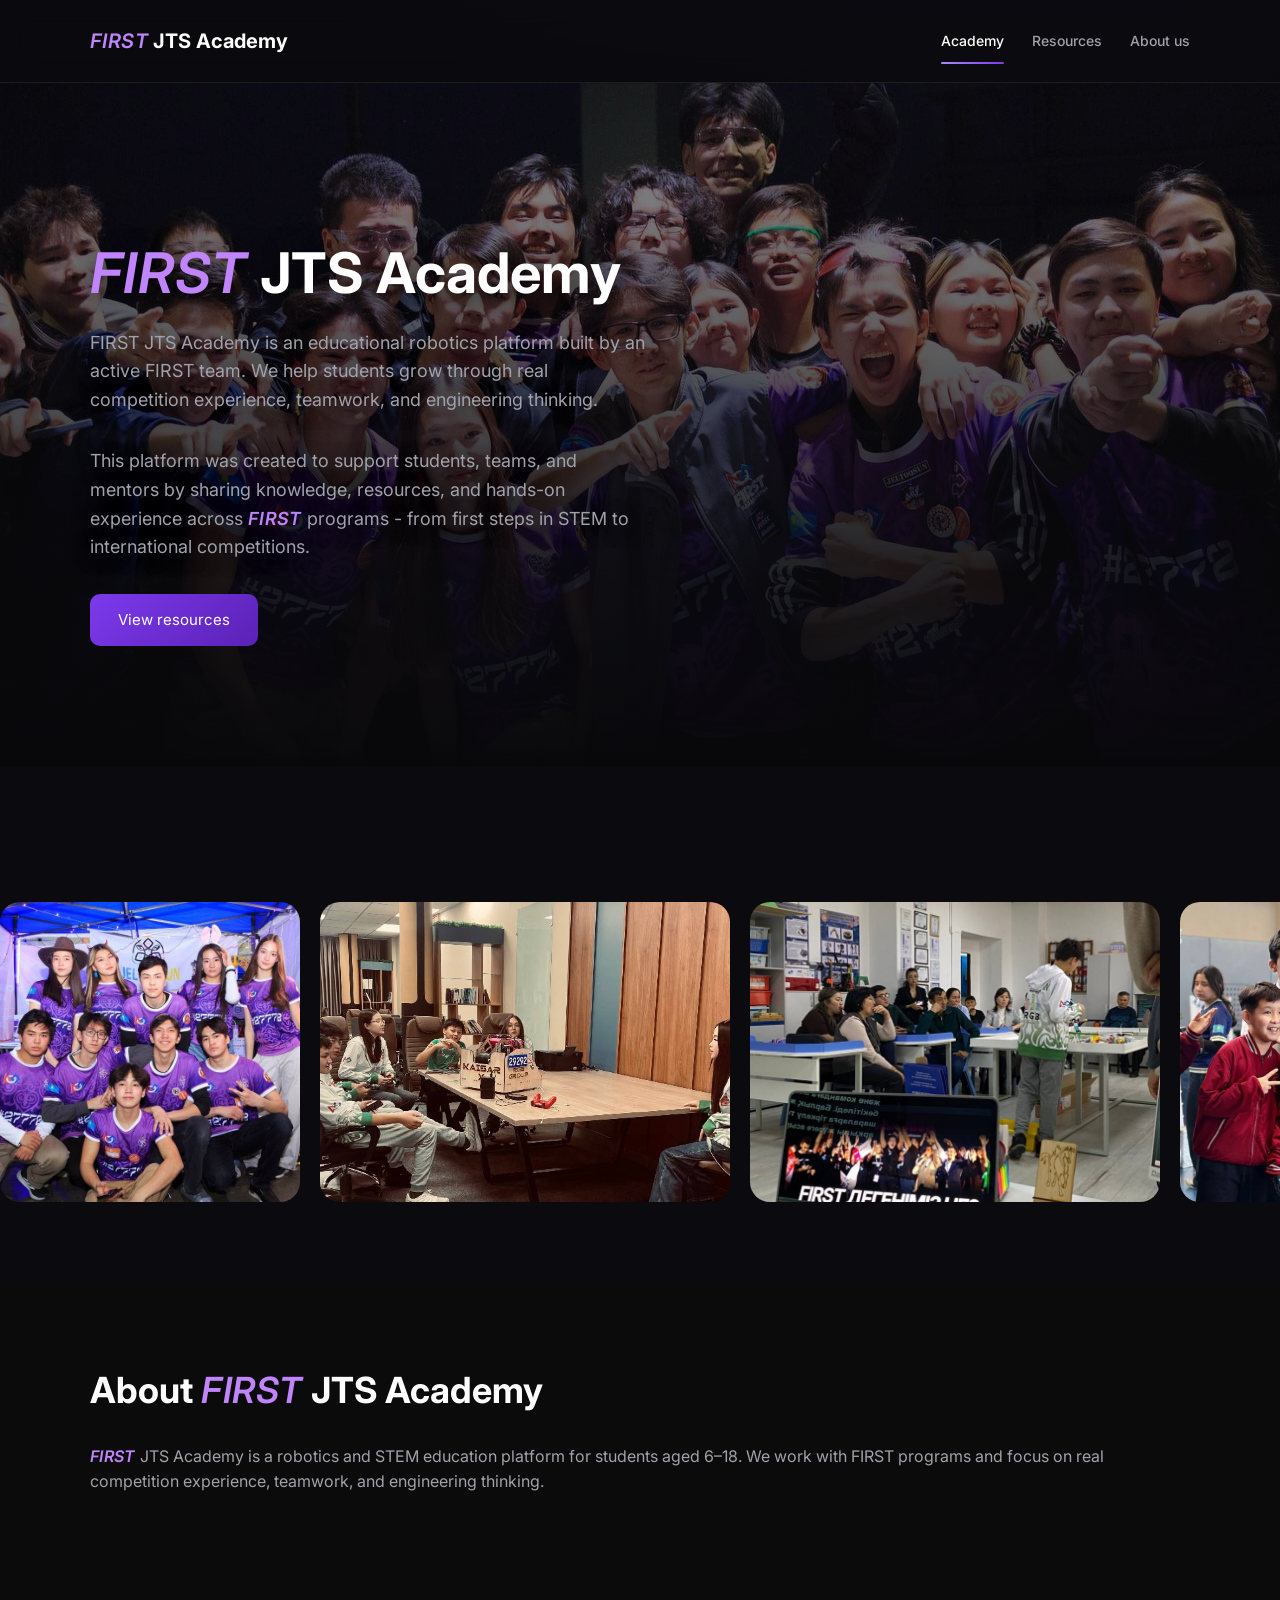
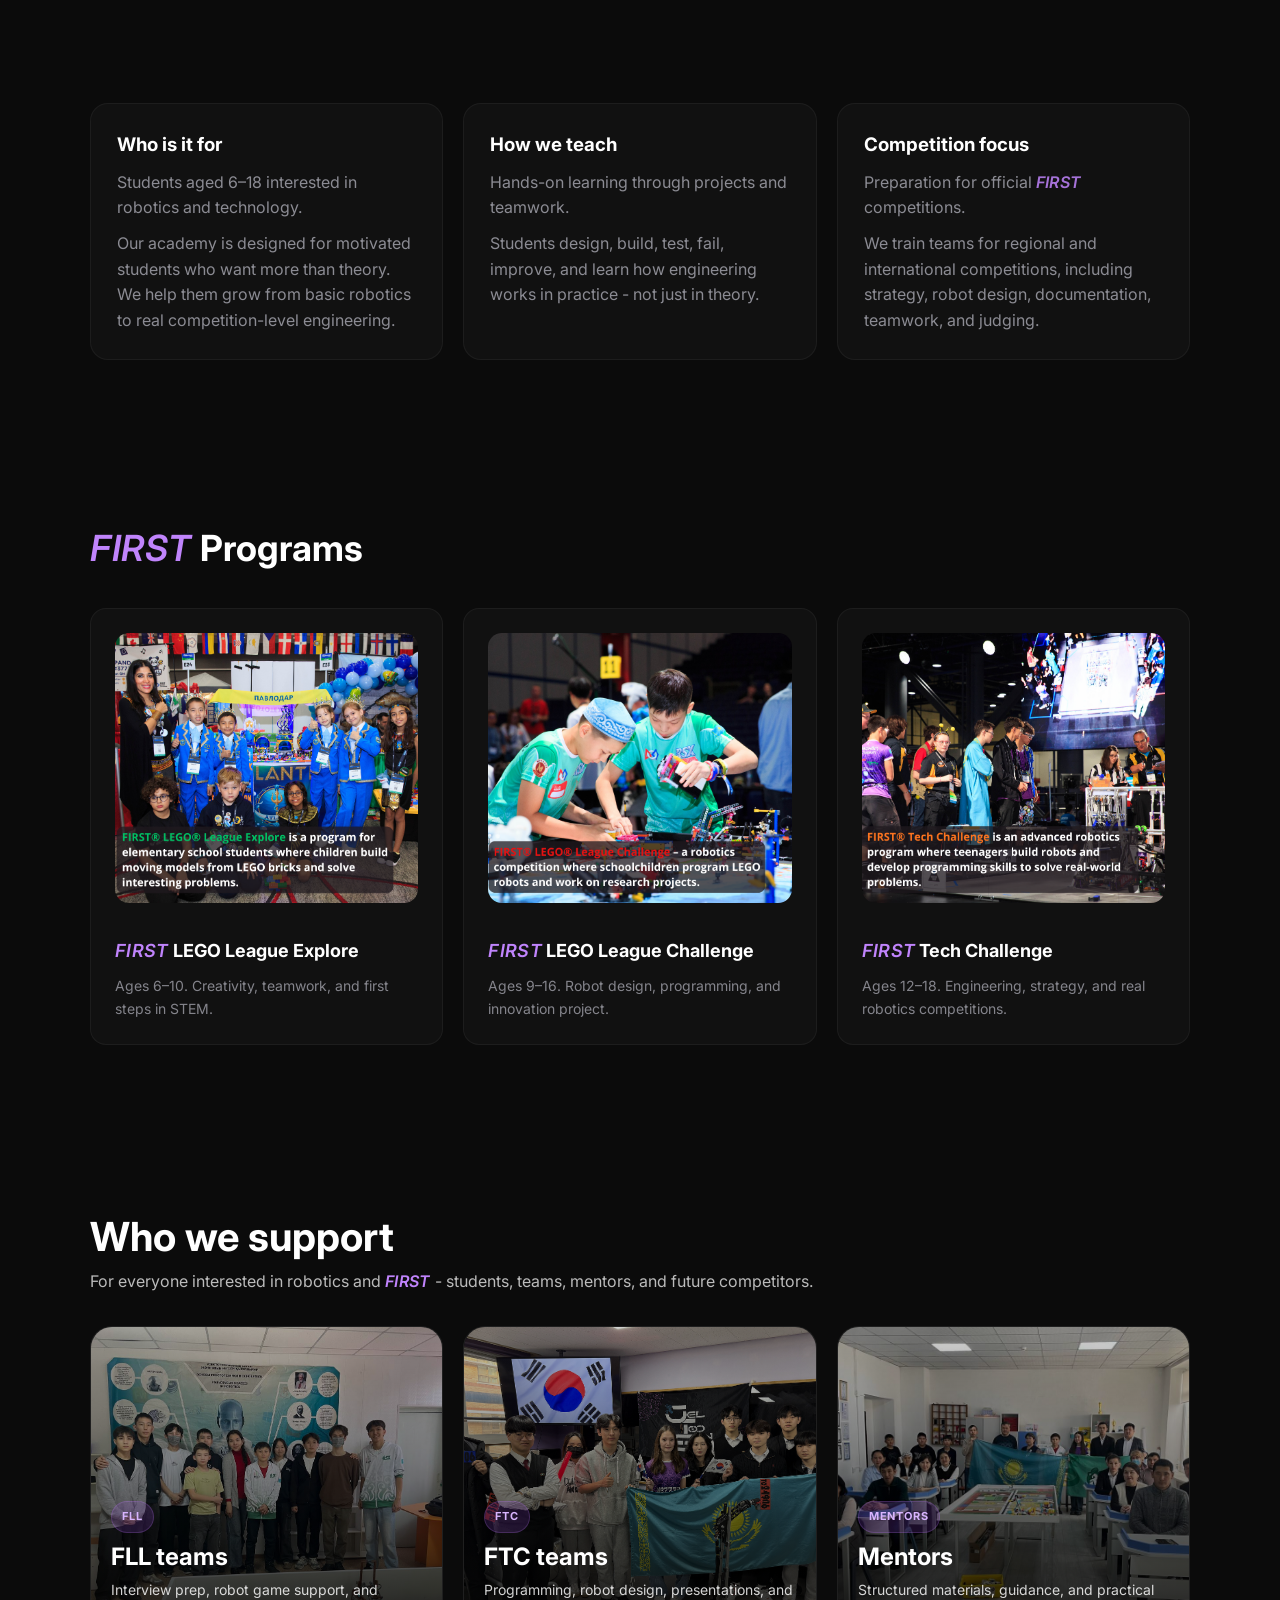
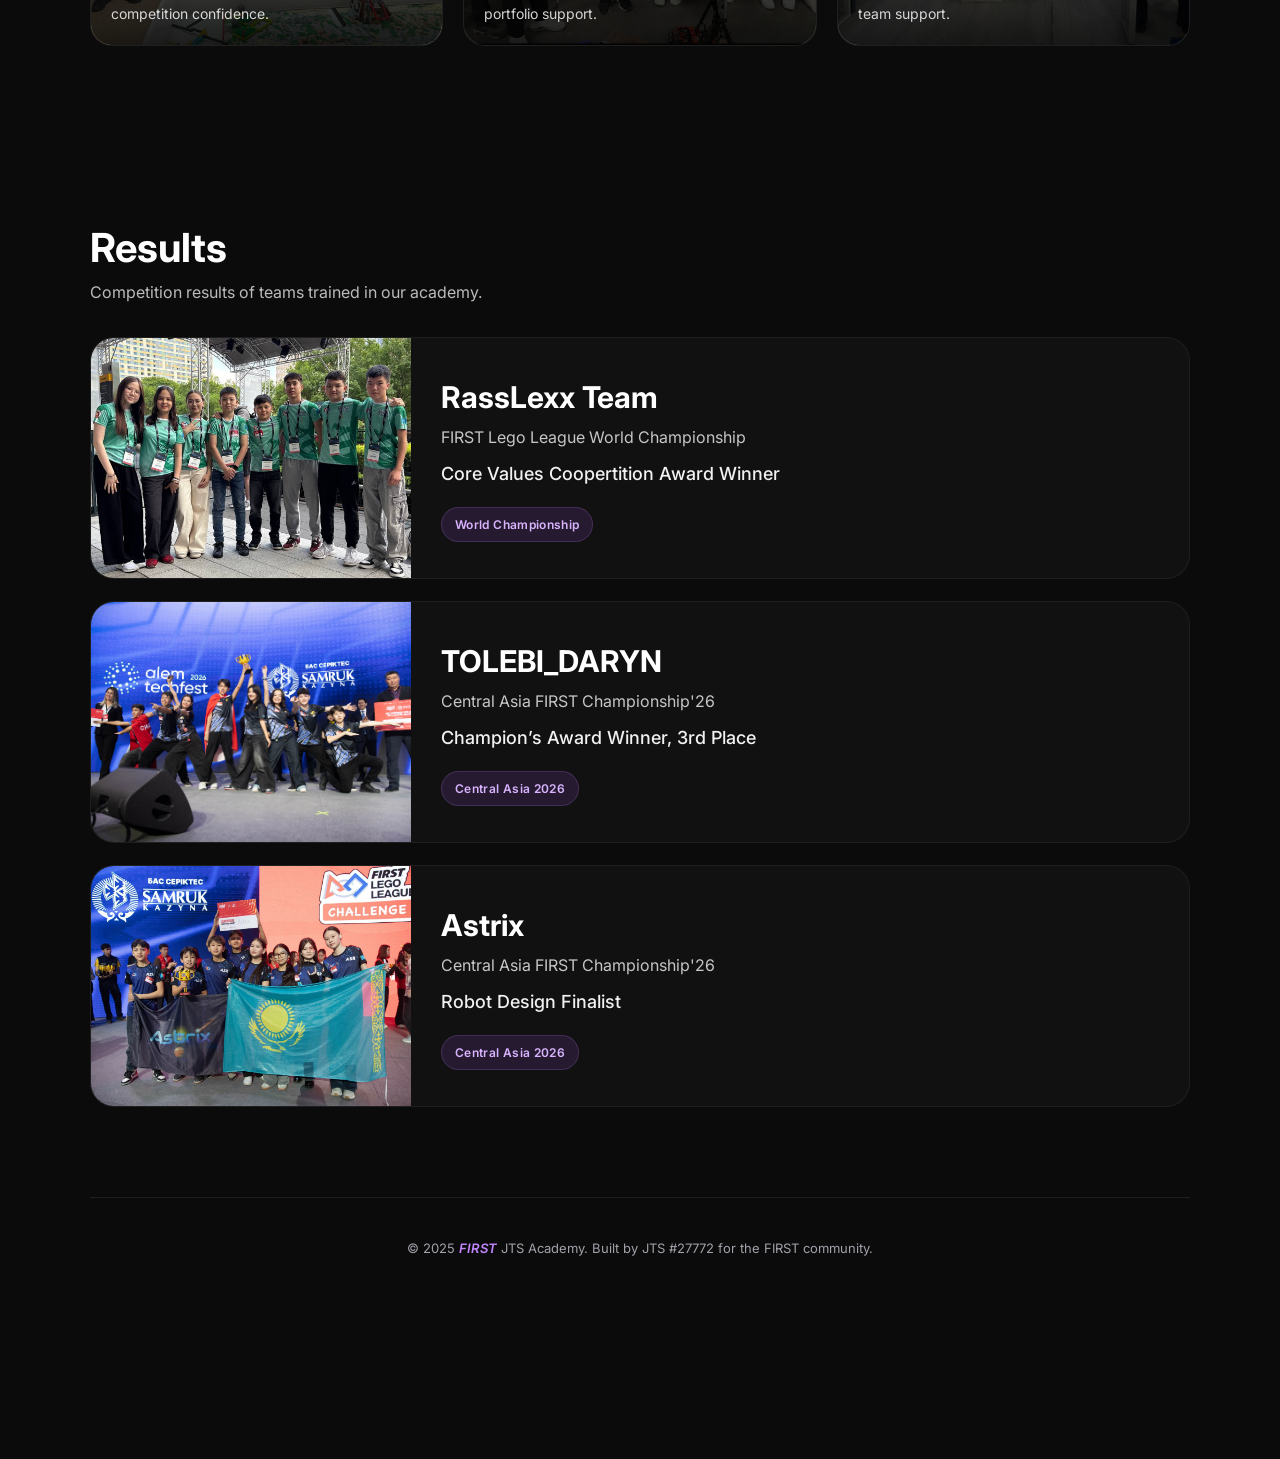
==== index.html @ ea75e626 "first clean commit" ====
<!DOCTYPE html>
<html lang="en">
<head>
  <meta charset="UTF-8" />
  <title>FIRST JTS 27772</title>
  <meta name="viewport" content="width=device-width, initial-scale=1.0" />

  <!-- Fonts -->
  <link href="https://fonts.googleapis.com/css2?family=Inter:wght@400;600;700&display=swap" rel="stylesheet">

  <!-- Styles -->
  <link rel="stylesheet" href="style.css" />
</head>

<body>

<!-- NAVIGATION -->
<nav>
  <div class="nav-inner">
    <div class="logo"><span class="first-word">FIRST</span> JTS Academy</div>

    <div class="nav-links">
      <a href="index.html" class="active">Academy</a>
      <a href="resources.html">Resources</a>
      <a href="aboutus.html">About us</a>
    </div>
  </div>
</nav>

<!-- HERO -->
<header class="hero hero-bg">
  <div class="hero-overlay"></div>

  <div class="container hero-content">
    <h1> <span class="first-word">FIRST</span> JTS Academy</h1>

    <p class="hero-lead">
      FIRST JTS Academy is an educational robotics platform built by an active <span>FIRST</span> team.
      We help students grow through real competition experience, teamwork, and engineering thinking.
    </p>

    <p class="hero-sub">
      This platform was created to support students, teams, and mentors by sharing knowledge,
      resources, and hands-on experience across <span class="first-word">FIRST</span> programs - from first steps in STEM
      to international competitions.
    </p>

    <div class="hero-buttons">
      <a href="resources.html" class="btn primary">View resources</a>
    </div>
  </div>
</header>


  <!-- HERO CAROUSEL -->
<section class="hero-carousel">
  <div class="carousel-track">

    <img src="images/hero1.jpg" class="square" alt="">
    <img src="images/hero2.jpg" class="rect" alt="">
    <img src="images/hero3.jpg" class="rect" alt="">
    <img src="images/hero4.jpg" class="square" alt="">
    <img src="images/hero5.jpg" class="rect" alt="">
    <img src="images/hero6.jpg" class="rect" alt="">
    <img src="images/hero7.jpg" class="square" alt="">

  </div>
</section>

  </div>
</header>

<section class="about">
  <div class="container">
    <h2>About <span class="first-word">FIRST</span> JTS Academy</h2>

    <p class="about-intro">
      <span class="first-word">FIRST</span> JTS Academy is a robotics and STEM education platform for students aged 6–18.
      We work with FIRST programs and focus on real competition experience, teamwork,
      and engineering thinking.
  <section class="about">

    <section class="about">
  <div class="container">

    <div class="about-cards">

      <!-- CARD 1 -->
      <div class="about-card">
        <h3>Who is it for</h3>
        <p>
          Students aged 6–18 interested in robotics and technology.
        </p>
        <p class="extra">
          Our academy is designed for motivated students who want more than theory.
          We help them grow from basic robotics to real competition-level engineering.
        </p>
      </div>

      <!-- CARD 2 -->
      <div class="about-card">
        <h3>How we teach</h3>
        <p>
          Hands-on learning through projects and teamwork.
        </p>
        <p class="extra">
          Students design, build, test, fail, improve, and learn how engineering
          works in practice - not just in theory.
        </p>
      </div>

      <!-- CARD 3 -->
      <div class="about-card">
        <h3>Competition focus</h3>
        <p>
          Preparation for official <span class="first-word">FIRST</span> competitions.
        </p>
        <p class="extra">
          We train teams for regional and international competitions, including strategy,
          robot design, documentation, teamwork, and judging.
        </p>
      </div>

    </div>

  </div>
</section>

<style>
.about {
  padding: 80px 0;
  background: #0b0b0b;
  color: white;
}

.about-cards {
  display: grid;
  grid-template-columns: repeat(auto-fit, minmax(260px, 1fr));
  gap: 20px;
}

/* CARD */
.about-card {
  background: #111;
  padding: 26px;
  border-radius: 18px;
  position: relative;
  overflow: hidden;
  cursor: pointer;
  transition: all 0.35s ease;
  border: 1px solid rgba(255,255,255,0.05);
}

/* GLOW FOLLOW */
.about-card::before {
  content: "";
  position: absolute;
  inset: 0;
  background: radial-gradient(circle at var(--x, 50%) var(--y, 50%),
    rgba(168, 85, 247, 0.25),
    transparent 60%);
  opacity: 0;
  transition: opacity 0.3s;
}

/* HOVER */
.about-card:hover {
  transform: translateY(-8px) scale(1.02);
  border: 1px solid #a855f7;
  box-shadow: 0 0 25px rgba(168, 85, 247, 0.35),
              0 20px 40px rgba(0,0,0,0.6);
}

.about-card:hover::before {
  opacity: 1;
}

/* TEXT */
.about-card h3 {
  margin-bottom: 10px;
  transition: color 0.3s;
}

.about-card:hover h3 {
  color: #c084fc;
}

.about-card p {
  opacity: 0.85;
  line-height: 1.6;
}

.extra {
  margin-top: 10px;
  opacity: 0.7;
}

/* ACCENT */
.first-word {
  color: #c084fc;
  font-weight: 600;
}
</style>

<script>
/* FOLLOW CURSOR EFFECT */
document.querySelectorAll('.about-card').forEach(card => {
  card.addEventListener('mousemove', e => {
    const rect = card.getBoundingClientRect();
    card.style.setProperty('--x', (e.clientX - rect.left) + 'px');
    card.style.setProperty('--y', (e.clientY - rect.top) + 'px');
  });
});
</script>

<!-- PROGRAMS -->
<section>
  <div class="container">
    <h2> <span class="first-word">FIRST</span> Programs</h2>

    <div class="grid">

  <a
    href="https://www.firstinspires.org/programs/choose-a-program"
    target="_blank"
    class="program-link"
  >
    <div class="card program-card">
      <img src="images/fll-explore.jpg"/>
      
      <h3> <span class="first-word">FIRST</span> LEGO League Explore</h3>
      <p>Ages 6–10. Creativity, teamwork, and first steps in STEM.</p>
    </div>

  </a>

  <a
    href="https://www.firstinspires.org/programs/choose-a-program"
    target="_blank"
    class="program-link"
  >
    <div class="card program-card">
      <img src="images/fll-challenge.jpg"/>
      
      <h3> <span class="first-word">FIRST</span> LEGO League Challenge</h3>
      <p>Ages 9–16. Robot design, programming, and innovation project.</p>
    </div>
  </a>

  <a
    href="https://www.firstinspires.org/programs/choose-a-program"
    target="_blank"
    class="program-link"
  >
    <div class="card program-card">
      <img src="images/ftc.jpg"/>
      <h3> <span class="first-word">FIRST</span> Tech Challenge</h3>
      <p>Ages 12–18. Engineering, strategy, and real robotics competitions.</p>
    </div>
  </a>

</div>

</section>

<!-- WHO WE SUPPORT -->
<section class="support-section">
  <div class="container">
    <div class="support-header">
      <h2>Who we support</h2>
      <p>
        For everyone interested in robotics and <span class="first-word">FIRST</span> -
        students, teams, mentors, and future competitors.
      </p>
    </div>

    <div class="support-grid">

      <article class="support-item">
        <img src="images/support-2.jpg" alt="FLL teams" />
        <div class="support-item__content">
          <span class="support-badge">FLL</span>
          <h3>FLL teams</h3>
          <p>Interview prep, robot game support, and competition confidence.</p>
        </div>
      </article>

      <article class="support-item">
        <img src="images/support-3.jpg" alt="FTC teams" />
        <div class="support-item__content">
          <span class="support-badge">FTC</span>
          <h3>FTC teams</h3>
          <p>Programming, robot design, presentations, and portfolio support.</p>
        </div>
      </article>

      <article class="support-item">
        <img src="images/support-4.jpg" alt="Mentors" />
        <div class="support-item__content">
          <span class="support-badge">Mentors</span>
          <h3>Mentors</h3>
          <p>Structured materials, guidance, and practical team support.</p>
        </div>
      </article>
    </div>
  </div>
</section>

<script>
/* ЭФФЕКТ СЛЕДОВАНИЯ МЫШКИ */
document.querySelectorAll('.card').forEach(card => {
  card.addEventListener('mousemove', e => {
    const rect = card.getBoundingClientRect();
    const x = e.clientX - rect.left;
    const y = e.clientY - rect.top;

    card.style.setProperty('--x', x + 'px');
    card.style.setProperty('--y', y + 'px');
  });
});
</script>

<!-- RESULTS -->
<section class="results-section">
  <div class="container">
    <div class="results-header">
      <h2>Results</h2>
      <p>Competition results of teams trained in our academy.</p>
    </div>

    <div class="results-list">

      <!-- CARD 1 -->
      <div class="result-card">
        <div class="result-image">
          <img src="images/images:res-1.jpg" alt="RassLexx Team" />
        </div>

        <div class="result-content">
          <h3>RassLexx Team</h3>
          <p class="event">FIRST Lego League World Championship</p>
          <p class="award">Core Values Coopertition Award Winner</p>

          <div class="result-labels">
            <span class="result-label">World Championship</span>
          </div>
        </div>
      </div>

      <!-- CARD 2 -->
      <div class="result-card">
        <div class="result-image">
          <img src="images/images:res-2.jpg" alt="TOLEBI_DARYN" />
        </div>

        <div class="result-content">
          <h3>TOLEBI_DARYN</h3>
          <p class="event">Central Asia FIRST Championship'26</p>
          <p class="award">Champion’s Award Winner, 3rd Place</p>

          <div class="result-labels">
            <span class="result-label">Central Asia 2026</span>
          </div>
        </div>
      </div>

      <!-- CARD 3 -->
      <div class="result-card">
        <div class="result-image">
          <img src="images/images:res-3.jpg" alt="Astrix" />
        </div>

        <div class="result-content">
          <h3>Astrix</h3>
          <p class="event">Central Asia FIRST Championship'26</p>
          <p class="award">Robot Design Finalist</p>

          <div class="result-labels">
            <span class="result-label">Central Asia 2026</span>
          </div>
        </div>
      </div>

    </div>
  </div>
</section>

<style>
.results-section {
  padding: 90px 0;
  background: #0b0b0b;
  color: white;
}

.results-header {
  margin-bottom: 32px;
}

.results-header h2 {
  margin: 0 0 10px;
  font-size: 40px;
  line-height: 1.1;
}

.results-header p {
  margin: 0;
  color: rgba(255, 255, 255, 0.72);
  font-size: 16px;
  line-height: 1.6;
}

.results-list {
  display: flex;
  flex-direction: column;
  gap: 22px;
}

.result-card {
  display: grid;
  grid-template-columns: 320px 1fr;
  gap: 0;
  background: #111;
  border: 1px solid rgba(255,255,255,0.06);
  border-radius: 24px;
  overflow: hidden;
  position: relative;
  transition: all 0.35s ease;
}

.result-card::before {
  content: "";
  position: absolute;
  inset: 0;
  background: radial-gradient(
    circle at var(--x, 50%) var(--y, 50%),
    rgba(168, 85, 247, 0.16),
    transparent 45%
  );
  opacity: 0;
  transition: opacity 0.3s ease;
  pointer-events: none;
}

.result-card:hover {
  transform: translateY(-6px);
  border-color: #a855f7;
  box-shadow:
    0 0 26px rgba(168, 85, 247, 0.18),
    0 22px 45px rgba(0, 0, 0, 0.45);
}

.result-card:hover::before {
  opacity: 1;
}

.result-image {
  position: relative;
  min-height: 240px;
  overflow: hidden;
}

.result-image img {
  width: 100%;
  height: 100%;
  object-fit: cover;
  display: block;
  transition: transform 0.45s ease;
}

.result-card:hover .result-image img {
  transform: scale(1.05);
}

.result-content {
  padding: 30px 30px 24px;
  display: flex;
  flex-direction: column;
  justify-content: center;
}

.result-content h3 {
  margin: 0 0 10px;
  font-size: 30px;
  line-height: 1.15;
  color: white;
  transition: color 0.3s ease;
}

.result-card:hover .result-content h3 {
  color: #d8b4fe;
}

.result-content .event {
  margin: 0 0 10px;
  font-size: 16px;
  line-height: 1.6;
  color: rgba(255,255,255,0.76);
}

.result-content .award {
  margin: 0;
  font-size: 18px;
  line-height: 1.6;
  color: rgba(255,255,255,0.94);
  font-weight: 500;
}

.result-labels {
  margin-top: 18px;
  display: flex;
  flex-wrap: wrap;
  gap: 10px;
}

.result-label {
  display: inline-flex;
  align-items: center;
  padding: 7px 13px;
  border-radius: 999px;
  background: rgba(168, 85, 247, 0.14);
  border: 1px solid rgba(192, 132, 252, 0.18);
  color: #d8b4fe;
  font-size: 12px;
  font-weight: 600;
  letter-spacing: 0.03em;
}

@media (max-width: 900px) {
  .result-card {
    grid-template-columns: 1fr;
  }

  .result-image {
    min-height: 220px;
  }

  .result-content {
    padding: 24px 22px 22px;
  }

  .result-content h3 {
    font-size: 25px;
  }
}

@media (max-width: 600px) {
  .results-section {
    padding: 70px 0;
  }

  .results-header h2 {
    font-size: 32px;
  }

  .result-image {
    min-height: 200px;
  }

  .result-content .award {
    font-size: 17px;
  }
}
</style>

<script>
document.querySelectorAll('.result-card').forEach(card => {
  card.addEventListener('mousemove', e => {
    const rect = card.getBoundingClientRect();
    card.style.setProperty('--x', (e.clientX - rect.left) + 'px');
    card.style.setProperty('--y', (e.clientY - rect.top) + 'px');
  });
});
</script>

<!-- FOOTER -->
<footer>
  © 2025 <span class="first-word">FIRST</span> JTS Academy. Built by JTS #27772 for the FIRST community.
</footer>
<script>
  console.log("FIRST JTS Academy loaded");

  document.querySelectorAll(".about-card").forEach(card => {
    card.addEventListener("click", () => {
      const isOpen = card.classList.contains("open");

      // закрываем все
      document.querySelectorAll(".about-card").forEach(c => {
        c.classList.remove("open");
      });

      // если текущая была закрыта — открываем
      if (!isOpen) {
        card.classList.add("open");
      }
    });
  });
</script>

<script>
  document.querySelectorAll('.support-item').forEach(card => {
    card.addEventListener('mousemove', e => {
      const rect = card.getBoundingClientRect();
      card.style.setProperty('--x', (e.clientX - rect.left) + 'px');
      card.style.setProperty('--y', (e.clientY - rect.top) + 'px');
    });
  });
</script>

</body>
</html>
---- style.css ----
:root {
  --bg-main: #0b0b0f;
  --bg-card: #14141c;
  --accent: #7c3aed;
  --accent-glow: #a78bfa;
  --text-main: #ffffff;
  --text-muted: #a1a1aa;
  --border: rgba(255,255,255,0.08);
}

/* RESET */
* {
  margin: 0;
  padding: 0;
  box-sizing: border-box;
}

/* BASE */
body {
  font-family: 'Inter', system-ui, sans-serif;
  background: radial-gradient(
      1200px 600px at 80% -10%,
      rgba(124,58,237,0.15),
      transparent
    ),
    var(--bg-main);
  color: var(--text-main);
  line-height: 1.6;
}

/* LAYOUT */
.container {
  max-width: 1100px;
  margin: 0 auto;
}

section {
  padding: 80px 0;
}

/* NAV */
/* NAV */
nav {
  position: sticky;
  top: 0;
  z-index: 50;
  backdrop-filter: blur(14px);
  background: rgba(11,11,15,0.72);
  border-bottom: 1px solid var(--border);
}

.nav-inner {
  width: min(1100px, calc(100% - 48px));
  margin: 0 auto;
  height: 82px;
  display: flex;
  align-items: center;
  justify-content: space-between;
  gap: 20px;
}

.logo {
  font-weight: 700;
  font-size: 20px;
  color: white;
  white-space: nowrap;
}

.nav-links {
  display: flex;
  align-items: center;
  gap: 28px;
}

.nav-links a {
  color: var(--text-muted);
  font-size: 14px;
  font-weight: 500;
  transition: color 0.2s ease;
  position: relative;
  text-decoration: none;
  margin-left: 0;
}

.nav-links a:hover,
.nav-links a.active {
  color: var(--text-main);
}

.nav-links a.active::after {
  content: "";
  position: absolute;
  left: 0;
  right: 0;
  bottom: -12px;
  height: 2px;
  border-radius: 999px;
  background: linear-gradient(90deg, #a78bfa, #7c3aed);
}

/* HERO */
.hero {
  padding: 120px 64px;
}

.hero h1 {
  font-size: 56px;
  line-height: 1.1;
  margin-bottom: 24px;
}

.hero p {
  max-width: 560px;
  color: var(--text-muted);
  font-size: 18px;
  margin-bottom: 32px;
}

/* BUTTONS */
.btn {
  display: inline-block;
  padding: 14px 28px;
  border-radius: 10px;
  font-size: 15px;
  border: 1px solid var(--border);
  color: var(--text-main);
  text-decoration: none;
}

.btn.primary {
  background: linear-gradient(135deg, var(--accent), #5b21b6);
  border: none;
}

/* TITLES */
h2 {
  font-size: 36px;
  margin-bottom: 24px;
}

p {
  color: var(--text-muted);
}

/* GRID */
.grid {
  display: grid;
  grid-template-columns: repeat(auto-fit, minmax(260px, 1fr));
  gap: 24px;
  margin-top: 32px;
}

/* CARD */
.card {
  background: var(--bg-card);
  border: 1px solid var(--border);
  border-radius: 16px;
  padding: 24px;
}

.card h3 {
  font-size: 18px;
  margin-bottom: 8px;
}

.card p {
  font-size: 14px;
}

/* TAG */
.tag {
  display: inline-block;
  font-size: 11px;
  padding: 4px 10px;
  border-radius: 999px;
  margin-bottom: 10px;
}

.tag.tech {
  background: rgba(124,58,237,0.2);
  color: var(--accent-glow);
}

.tag.nontech {
  background: rgba(255,255,255,0.1);
  color: var(--text-muted);
}

/* FOOTER */
footer {
  padding: 40px 0;
  border-top: 1px solid var(--border);
  text-align: center;
  font-size: 13px;
  color: var(--text-muted);
}

/* MOBILE */
@media (max-width: 900px) {
  .nav-inner {
    width: min(1100px, calc(100% - 64px));
    height: 76px;
  }

  .hero {
    padding-left: 32px;
    padding-right: 32px;
  }

  .hero h1 {
    font-size: 42px;
  }
}

/* PAGE LAYOUT FIX */

.page {
  max-width: 1200px;
  margin: 0 auto;
  padding: 80px 64px;
}

.page-header {
  max-width: 700px;
  margin-bottom: 80px;
}

.program-card img {
  width: 100%;
  height: 270px;
  object-fit: cover;
  object-position: center top; 
  border-radius: 14px;
  margin-bottom: 16px;
}
.program-link {
  text-decoration: none;
  color: inherit;
  display: block;
}

.program-link:hover .card {
  border-color: var(--accent);
  transform: translateY(-4px);
  transition: 0.2s ease;
}

.program-card {
  background: var(--bg-card);
  border: 1px solid var(--border);
  border-radius: 20px;
  padding: 20px;
  overflow: hidden; /* 🔥 ВАЖНО */
  transition: 0.2s ease;
}

/* ===== HERO CAROUSEL ===== */

.hero-carousel {
  margin-top: 56px;
  overflow: hidden;
  width: 100%;
}

.carousel-track {
  display: flex;
  gap: 20px;
  animation: scroll 40s linear infinite;
}

.carousel-track img {
  border-radius: 20px;
  object-fit: cover;
  flex-shrink: 0;
}

/* размеры */
.carousel-track img.square {
  width: 300px;
  height: 300px;
}

.carousel-track img.rect {
  width: 410px;
  height: 300px;
}

/* анимация */
@keyframes scroll {
  from {
    transform: translateX(0);
  }
  to {
    transform: translateX(-70%);
  }
}

/* мобилка */
@media (max-width: 900px) {
  .carousel-track img.square {
    width: 300px;
    height: 300px;
  }

  .carousel-track img.rect {
    width: 380px;
    height: 300px;
  }
}

/* ABOUT EXPAND CARDS */

.about-cards {
  display: grid;
  grid-template-columns: repeat(auto-fit, minmax(260px, 1fr));
  gap: 24px;
  margin-top: 48px;
}

.about-card {
  background: var(--bg-card);
  border: 1px solid var(--border);
  border-radius: 16px;
  padding: 24px;
  cursor: pointer;
  transition: border 0.2s ease;
}

.about-card:hover {
  border-color: var(--accent);
}

.about-card h3 {
  margin-bottom: 12px;
}

.about-card .preview {
  font-size: 14px;
}

/* скрытая часть */
.about-card .more {
  max-height: 0;
  overflow: hidden;
  opacity: 0;
  transition: max-height 0.35s ease, opacity 0.25s ease;
}

/* открытая карточка */
.about-card.open .more {
  max-height: 300px;
  opacity: 1;
  margin-top: 16px;
}
/* ===== HERO BACKGROUND IMAGE ===== */

.hero {
  position: relative;
  overflow: hidden;
  padding: 160px 64px 120px;
}

/* Фоновая картинка */
.hero::before {
  content: "";
  position: absolute;
  inset: 0;

  background:
    linear-gradient(
      to bottom,
      rgba(11,11,15,0.25) 0%,
      rgba(11,11,15,0.55) 40%,
      rgba(11,11,15,0.85) 70%,
      #0b0b0f 100%
    ),
    url("images/hero-bg.jpg");

  background-size: cover;
  background-position: center;
  z-index: 0;
}

/* затемнение для читаемости текста */
.hero::after {
  content: "";
  position: absolute;
  inset: 0;
  background: rgba(0,0,0,0.25);
  z-index: 1;
}

/* Контент поверх фона */
.hero .container {
  position: relative;
  z-index: 2;
}

/* Усиливаем читаемость текста */
.hero h1 {
  text-shadow: 0 6px 30px rgba(0,0,0,0.8);
}

.hero p {
  text-shadow: 0 4px 20px rgba(0,0,0,0.7);
}

.first-word {
  font-style: italic;
  letter-spacing: 0.02em;
}

/* SECTION */
.courses {
  padding: 60px 0;
  background: #0b0b0b;
  color: white;
}

/* GRID */
.grid {
  display: grid;
  grid-template-columns: repeat(auto-fit, minmax(250px, 1fr));
  gap: 20px;
  margin-top: 30px;
}

/* CARD */
.card {
  background: #111;
  padding: 24px;
  border-radius: 16px;
  position: relative;
  overflow: hidden;
  transition: all 0.35s ease;
  cursor: pointer;
  border: 1px solid rgba(255,255,255,0.05);
}

/* ГЛОУ ПОД СВЕТ */
.card::before {
  content: "";
  position: absolute;
  inset: 0;
  background: radial-gradient(circle at var(--x, 50%) var(--y, 50%), rgba(155, 42, 255, 0.25), transparent 60%);
  opacity: 0;
  transition: opacity 0.3s;
}

/* HOVER */
.card:hover {
  transform: translateY(-10px) scale(1.02);
  border: 1px solid #a855f7;
  box-shadow: 0 0 25px rgba(168, 85, 247, 0.4),
              0 20px 40px rgba(0,0,0,0.6);
}

.card:hover::before {
  opacity: 1;
}

/* TEXT */
.card h3 {
  margin: 10px 0;
  transition: color 0.3s;
}

.card:hover h3 {
  color: #c084fc;
}

.card p {
  opacity: 0.8;
}

/* TAGS */
.tag {
  font-size: 12px;
  padding: 4px 10px;
  border-radius: 999px;
}

.tech {
  background: rgba(168, 85, 247, 0.15);
  color: #c084fc;
}

.nontech {
  background: rgba(255,255,255,0.1);
  color: #ccc;
}

/* =========================
   SUPPORT SECTION
========================= */

.support-section {
  padding: 90px 0;
  background: #0b0b0b;
  color: white;
}

.support-header {
  max-width: 760px;
  margin-bottom: 30px;
}

.support-header h2 {
  font-size: 40px;
  line-height: 1.08;
  margin-bottom: 10px;
}

.support-header p {
  font-size: 16px;
  color: rgba(255,255,255,0.72);
  line-height: 1.7;
}

.support-grid {
  display: grid;
  grid-template-columns: repeat(3, minmax(0, 1fr));
  gap: 20px;
}

.support-item {
  position: relative;
  overflow: hidden;
  border-radius: 22px;
  background: #111;
  border: 1px solid rgba(255,255,255,0.06);
  min-height: 320px;
  transition: transform 0.35s ease, border-color 0.35s ease, box-shadow 0.35s ease;
  cursor: pointer;
}

.support-item::before {
  content: "";
  position: absolute;
  inset: 0;
  background: radial-gradient(
    circle at var(--x, 50%) var(--y, 50%),
    rgba(168, 85, 247, 0.24),
    transparent 55%
  );
  opacity: 0;
  transition: opacity 0.3s ease;
  z-index: 1;
  pointer-events: none;
}

.support-item:hover {
  transform: translateY(-8px) scale(1.01);
  border-color: #a855f7;
  box-shadow:
    0 0 24px rgba(168, 85, 247, 0.22),
    0 20px 40px rgba(0,0,0,0.45);
}

.support-item:hover::before {
  opacity: 1;
}

.support-item img {
  position: absolute;
  inset: 0;
  width: 100%;
  height: 100%;
  object-fit: cover;
  transition: transform 0.45s ease;
}

.support-item:hover img {
  transform: scale(1.05);
}

.support-item::after {
  content: "";
  position: absolute;
  inset: 0;
  background:
    linear-gradient(
      to top,
      rgba(0,0,0,0.88) 0%,
      rgba(0,0,0,0.55) 45%,
      rgba(0,0,0,0.18) 100%
    );
  z-index: 1;
}

.support-item__content {
  position: absolute;
  left: 20px;
  right: 20px;
  bottom: 20px;
  z-index: 2;
}

.support-badge {
  display: inline-flex;
  align-items: center;
  padding: 6px 10px;
  border-radius: 999px;
  margin-bottom: 10px;
  background: rgba(168, 85, 247, 0.16);
  border: 1px solid rgba(192,132,252,0.20);
  color: #d8b4fe;
  font-size: 11px;
  font-weight: 700;
  letter-spacing: 0.08em;
  text-transform: uppercase;
}

.support-item h3 {
  font-size: 24px;
  line-height: 1.15;
  margin-bottom: 8px;
  color: white;
}

.support-item p {
  font-size: 14px;
  line-height: 1.65;
  color: rgba(255,255,255,0.82);
}

.support-item--large {
  grid-column: span 2;
  min-height: 360px;
}

.support-item--large h3 {
  font-size: 30px;
}

@media (max-width: 1000px) {
  .support-grid {
    grid-template-columns: repeat(2, minmax(0, 1fr));
  }

  .support-item--large {
    grid-column: span 2;
  }
}

@media (max-width: 700px) {
  .support-grid {
    grid-template-columns: 1fr;
  }

  .support-item,
  .support-item--large {
    grid-column: span 1;
    min-height: 300px;
  }

  .support-item--large h3 {
    font-size: 26px;
  }

  .support-header h2 {
    font-size: 32px;
  }
}
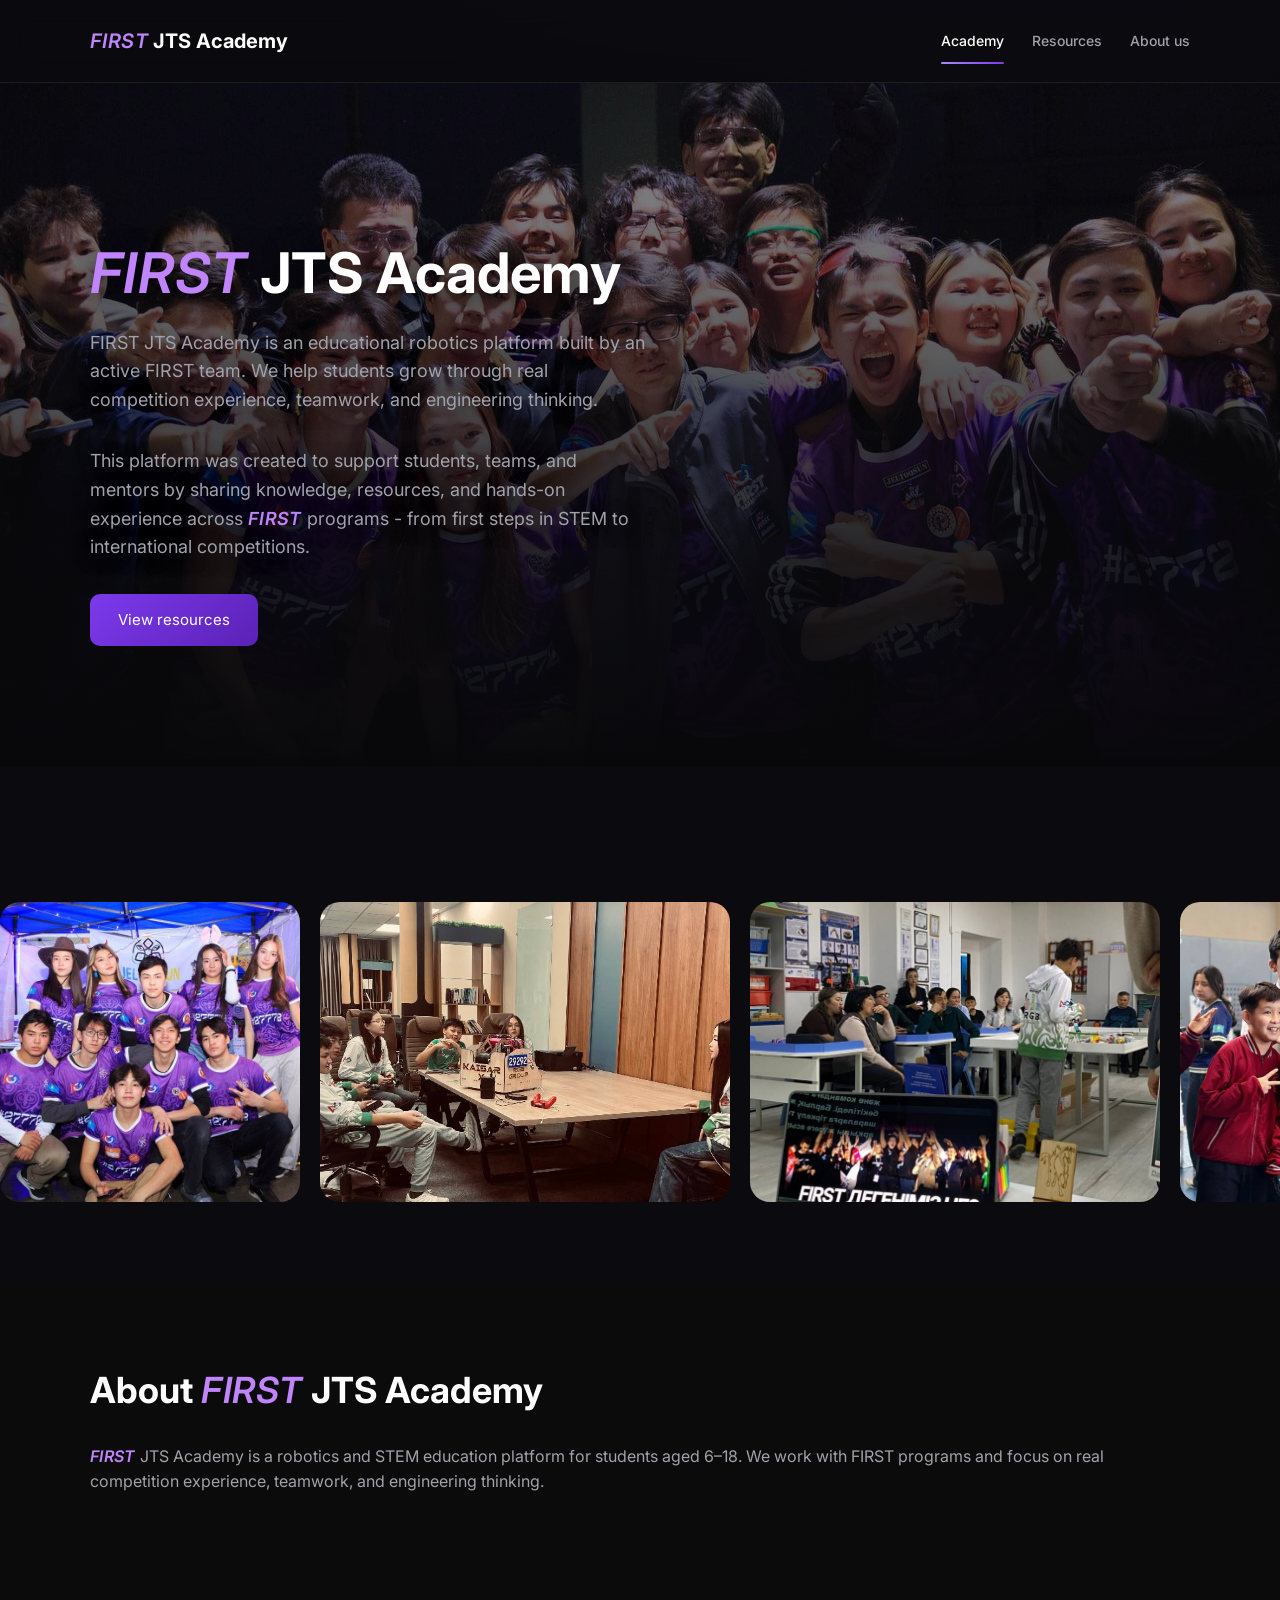
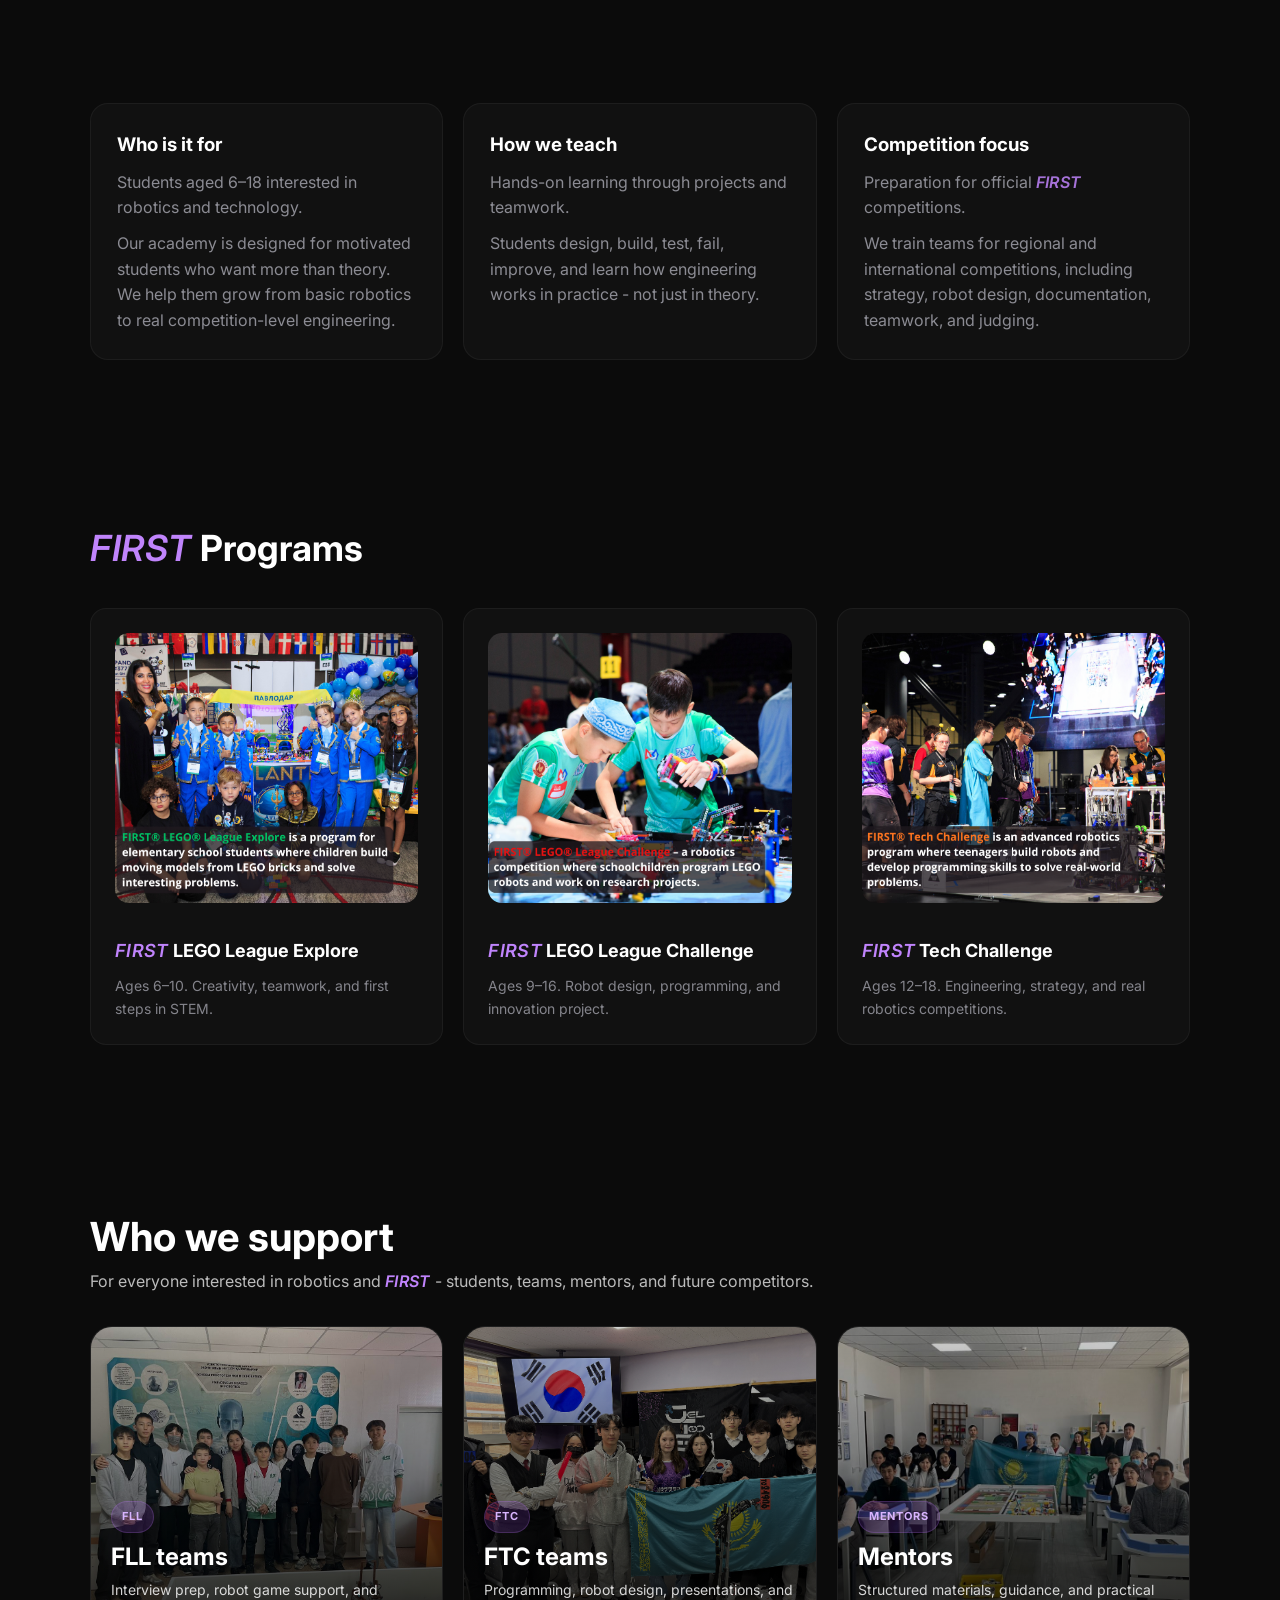
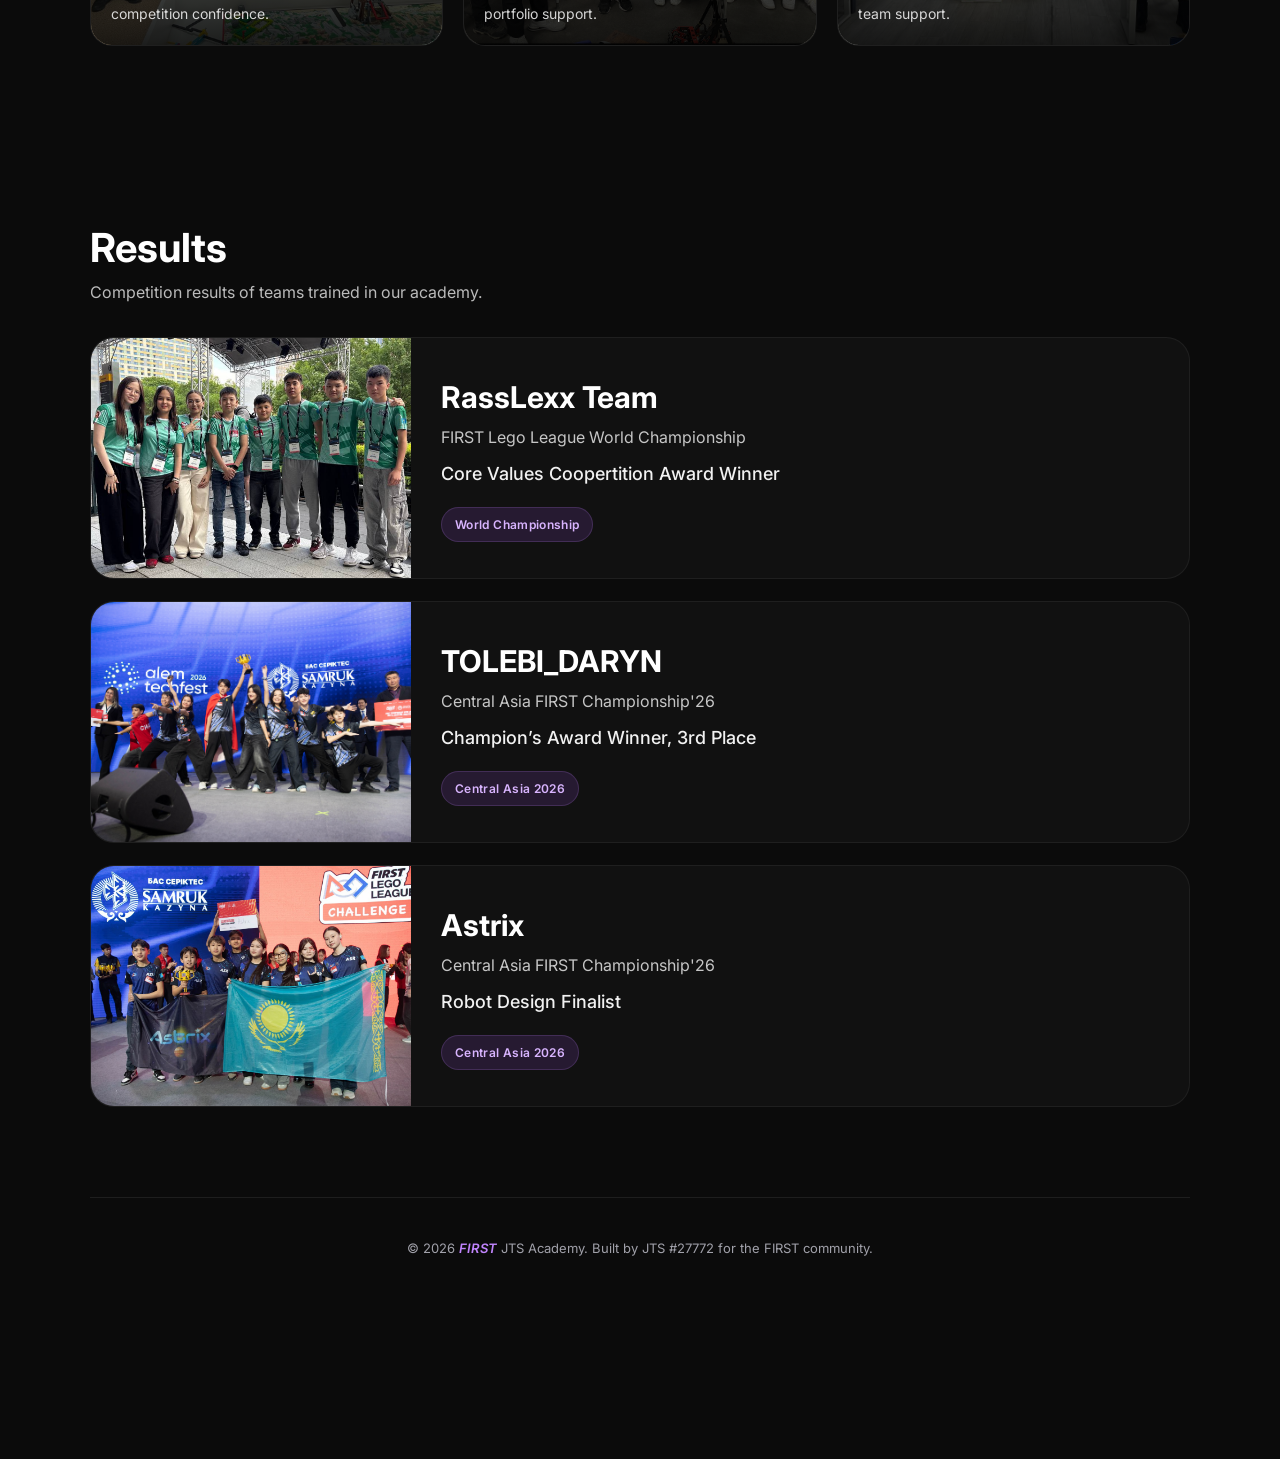
==== commit 2f1aec4e: "Update footer year to 2026 Made-with: Cursor" ====
--- a/index.html
+++ b/index.html
@@ -8,6 +8,12 @@
   <!-- Fonts -->
   <link href="https://fonts.googleapis.com/css2?family=Inter:wght@400;600;700&display=swap" rel="stylesheet">
 
+  <!-- Icons -->
+  <link rel="icon" href="/favicon.ico?v=1" sizes="any">
+  <link rel="shortcut icon" href="/favicon.ico?v=1">
+  <link rel="icon" type="image/png" href="/favicon-32x32.png?v=1">
+  <link rel="apple-touch-icon" href="/apple-touch-icon.png?v=1">
+
   <!-- Styles -->
   <link rel="stylesheet" href="style.css" />
 </head>
@@ -18,6 +24,10 @@
 <nav>
   <div class="nav-inner">
     <div class="logo"><span class="first-word">FIRST</span> JTS Academy</div>
+
+    <button class="nav-toggle" type="button" aria-label="Open navigation menu" aria-expanded="false">
+      Menu
+    </button>
 
     <div class="nav-links">
       <a href="index.html" class="active">Academy</a>
@@ -50,6 +60,43 @@
     </div>
   </div>
 </header>
+
+<script>
+  (() => {
+    const nav = document.querySelector('nav');
+    const toggle = document.querySelector('.nav-toggle');
+    const links = document.querySelector('.nav-links');
+    if (!nav || !toggle || !links) return;
+
+    const close = () => {
+      nav.classList.remove('nav--open');
+      toggle.setAttribute('aria-expanded', 'false');
+    };
+
+    toggle.addEventListener('click', () => {
+      const isOpen = nav.classList.toggle('nav--open');
+      toggle.setAttribute('aria-expanded', String(isOpen));
+    });
+
+    links.addEventListener('click', (e) => {
+      const a = e.target && e.target.closest ? e.target.closest('a') : null;
+      if (a) close();
+    });
+
+    document.addEventListener('click', (e) => {
+      if (!nav.classList.contains('nav--open')) return;
+      if (!nav.contains(e.target)) close();
+    });
+
+    document.addEventListener('keydown', (e) => {
+      if (e.key === 'Escape') close();
+    });
+
+    window.addEventListener('resize', () => {
+      if (window.matchMedia('(min-width: 641px)').matches) close();
+    });
+  })();
+</script>
 
 
   <!-- HERO CAROUSEL -->
@@ -574,7 +621,7 @@
 
 <!-- FOOTER -->
 <footer>
-  © 2025 <span class="first-word">FIRST</span> JTS Academy. Built by JTS #27772 for the FIRST community.
+  © 2026 <span class="first-word">FIRST</span> JTS Academy. Built by JTS #27772 for the FIRST community.
 </footer>
 <script>
   console.log("FIRST JTS Academy loaded");
--- a/style.css
+++ b/style.css
@@ -70,6 +70,22 @@
   display: flex;
   align-items: center;
   gap: 28px;
+}
+
+.nav-toggle {
+  display: none;
+  border: 1px solid var(--border);
+  background: rgba(255,255,255,0.04);
+  color: var(--text-main);
+  padding: 10px 14px;
+  border-radius: 12px;
+  font: inherit;
+  font-size: 14px;
+  cursor: pointer;
+}
+
+.nav-toggle:active {
+  transform: translateY(1px);
 }
 
 .nav-links a {
@@ -661,4 +677,54 @@
   .support-header h2 {
     font-size: 32px;
   }
+}
+
+@media (max-width: 640px) {
+  .nav-inner {
+    width: min(1100px, calc(100% - 48px));
+    height: 74px;
+    gap: 12px;
+    flex-wrap: nowrap;
+    align-items: center;
+  }
+
+  .nav-links {
+    display: none;
+    position: absolute;
+    top: calc(100% + 10px);
+    left: 16px;
+    right: 16px;
+    flex-direction: column;
+    gap: 10px;
+    padding: 14px;
+    border-radius: 18px;
+    background: rgba(11,11,15,0.96);
+    border: 1px solid rgba(255,255,255,0.10);
+    box-shadow: 0 24px 60px rgba(0,0,0,0.45);
+    z-index: 60;
+  }
+
+  .nav-links a {
+    font-size: 14px;
+    padding: 12px 12px;
+    border-radius: 12px;
+    background: rgba(255,255,255,0.04);
+    border: 1px solid rgba(255,255,255,0.06);
+  }
+
+  .logo {
+    font-size: 17px;
+    flex: 0 0 auto;
+  }
+
+  .nav-toggle {
+    display: inline-flex;
+    align-items: center;
+    justify-content: center;
+    margin-left: auto;
+  }
+
+  nav.nav--open .nav-links {
+    display: flex;
+  }
 }
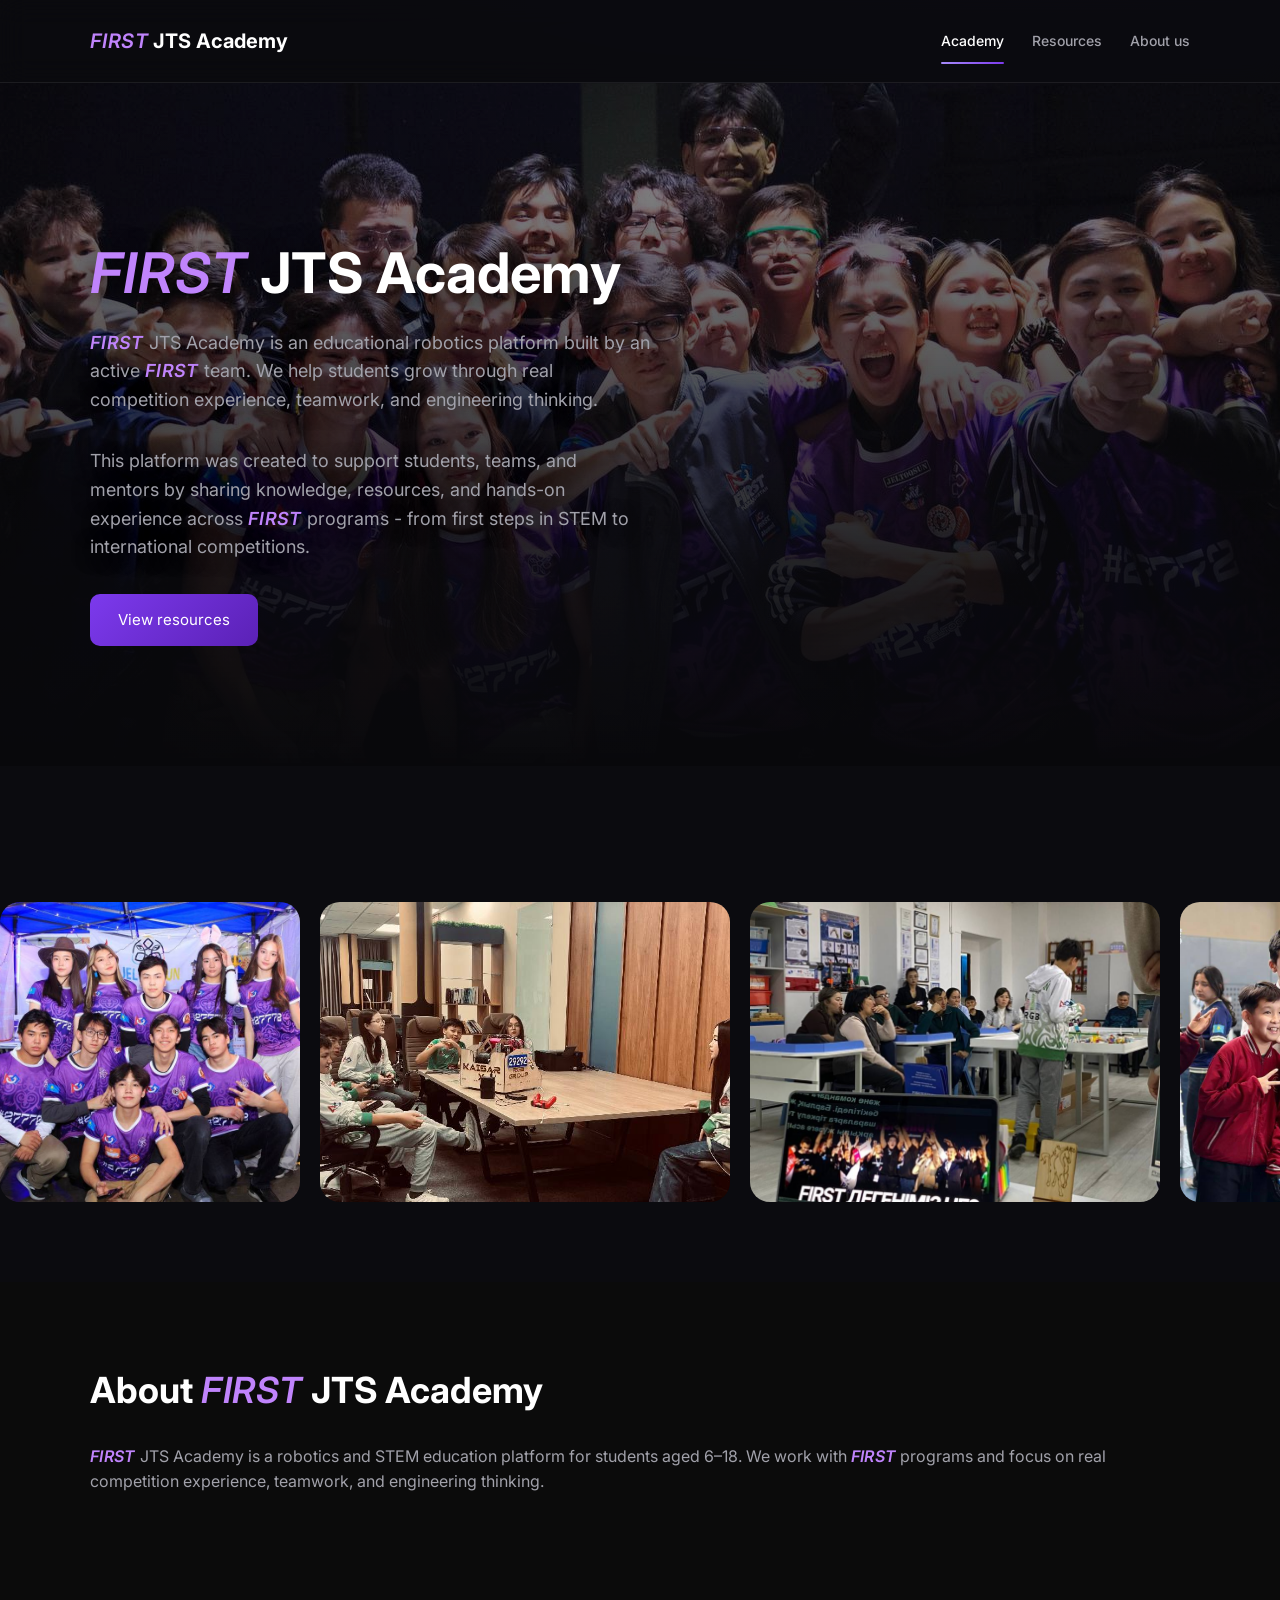
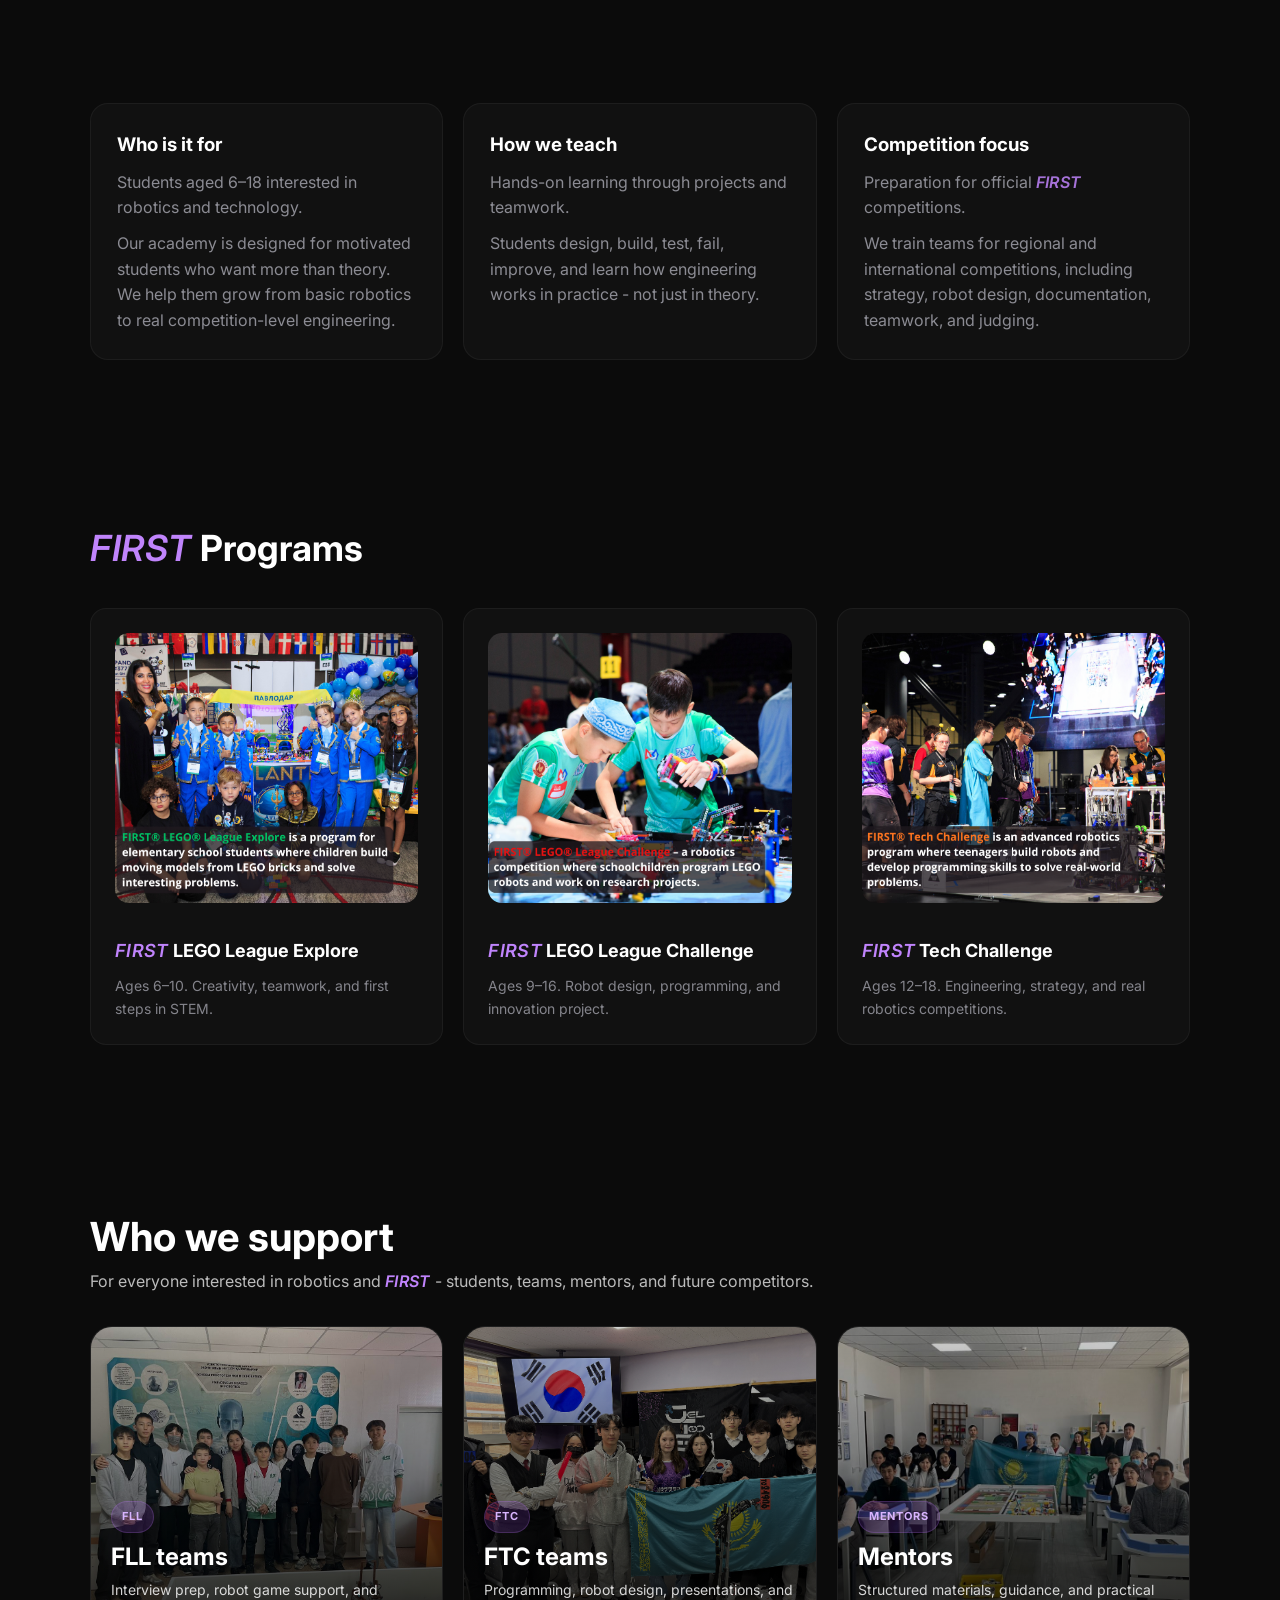
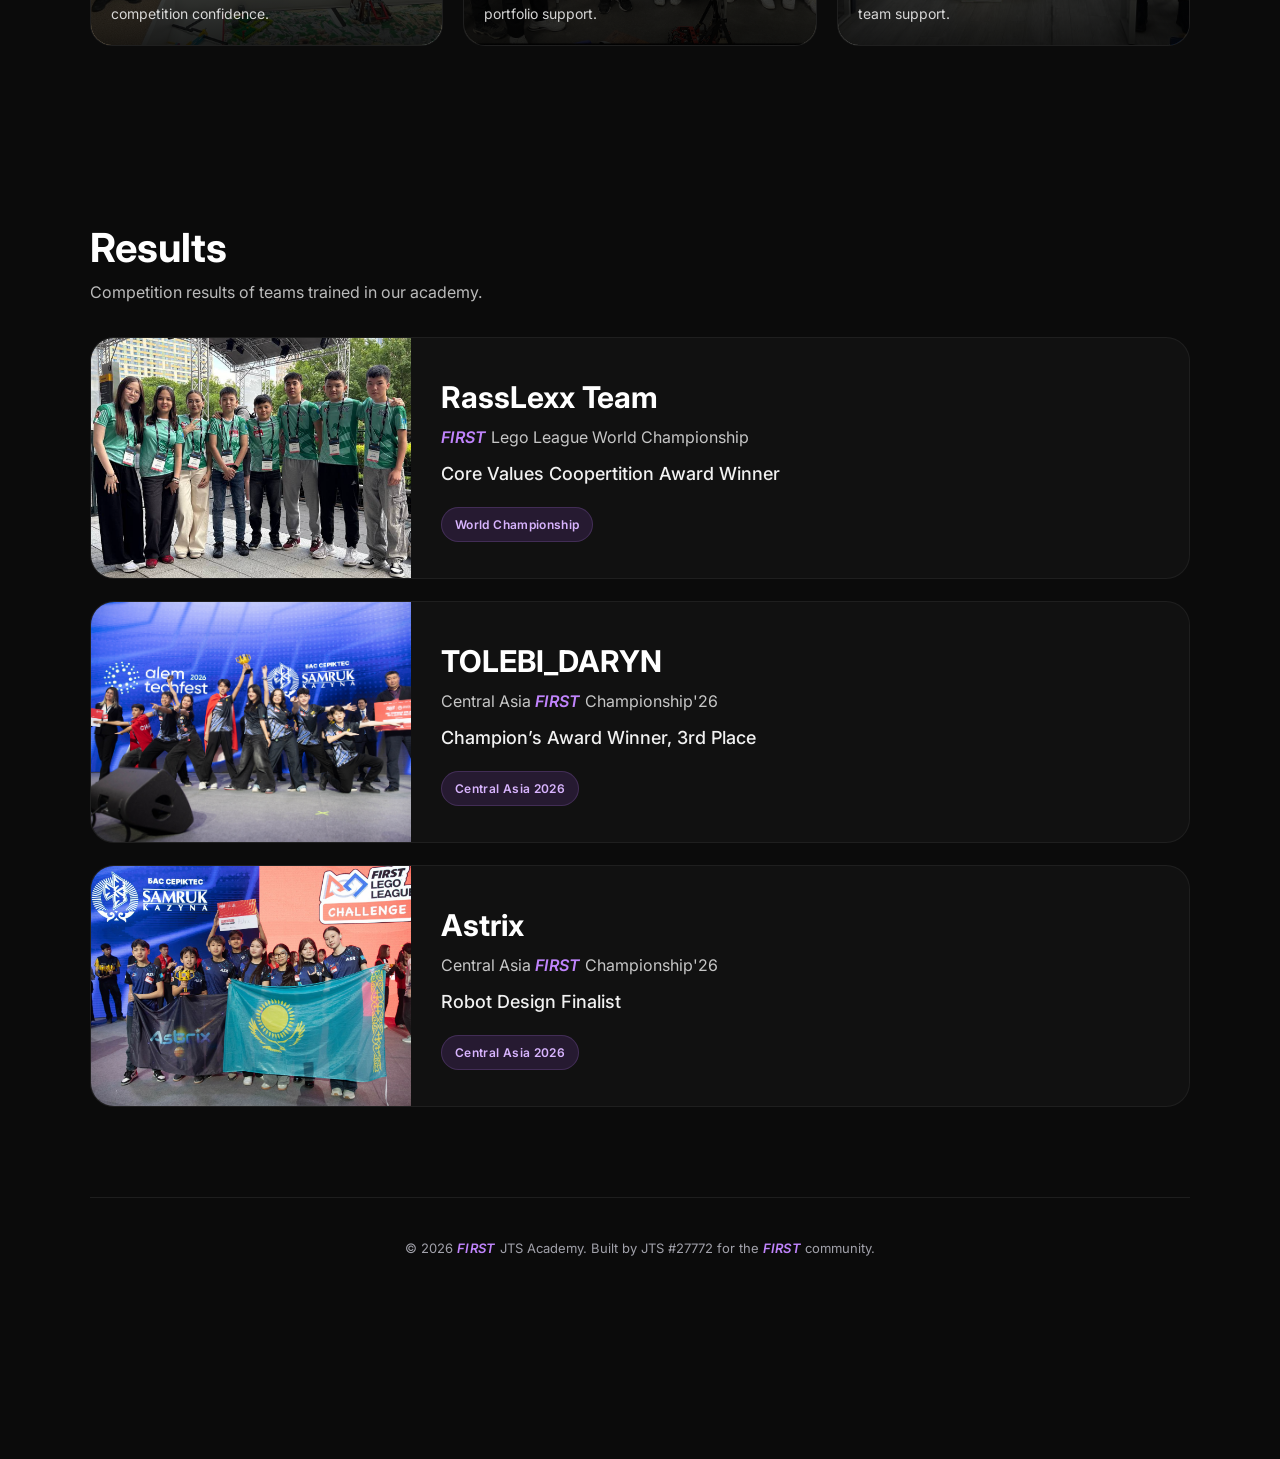
==== commit eee04b18: "Rename Dean’s List to FIRST Leadership Award Update resources tab/panel labels and ensure FIRST rend" ====
--- a/index.html
+++ b/index.html
@@ -45,7 +45,7 @@
     <h1> <span class="first-word">FIRST</span> JTS Academy</h1>
 
     <p class="hero-lead">
-      FIRST JTS Academy is an educational robotics platform built by an active <span>FIRST</span> team.
+      <span class="first-word">FIRST</span> JTS Academy is an educational robotics platform built by an active <span class="first-word">FIRST</span> team.
       We help students grow through real competition experience, teamwork, and engineering thinking.
     </p>
 
@@ -123,7 +123,7 @@
 
     <p class="about-intro">
       <span class="first-word">FIRST</span> JTS Academy is a robotics and STEM education platform for students aged 6–18.
-      We work with FIRST programs and focus on real competition experience, teamwork,
+      We work with <span class="first-word">FIRST</span> programs and focus on real competition experience, teamwork,
       and engineering thinking.
   <section class="about">
 
@@ -246,6 +246,8 @@
 .first-word {
   color: #c084fc;
   font-weight: 600;
+  font-style: italic;
+  letter-spacing: 0.02em;
 }
 </style>
 
@@ -385,7 +387,7 @@
 
         <div class="result-content">
           <h3>RassLexx Team</h3>
-          <p class="event">FIRST Lego League World Championship</p>
+          <p class="event"><span class="first-word">FIRST</span> Lego League World Championship</p>
           <p class="award">Core Values Coopertition Award Winner</p>
 
           <div class="result-labels">
@@ -402,7 +404,7 @@
 
         <div class="result-content">
           <h3>TOLEBI_DARYN</h3>
-          <p class="event">Central Asia FIRST Championship'26</p>
+          <p class="event">Central Asia <span class="first-word">FIRST</span> Championship'26</p>
           <p class="award">Champion’s Award Winner, 3rd Place</p>
 
           <div class="result-labels">
@@ -419,7 +421,7 @@
 
         <div class="result-content">
           <h3>Astrix</h3>
-          <p class="event">Central Asia FIRST Championship'26</p>
+          <p class="event">Central Asia <span class="first-word">FIRST</span> Championship'26</p>
           <p class="award">Robot Design Finalist</p>
 
           <div class="result-labels">
@@ -621,7 +623,7 @@
 
 <!-- FOOTER -->
 <footer>
-  © 2026 <span class="first-word">FIRST</span> JTS Academy. Built by JTS #27772 for the FIRST community.
+  © 2026 <span class="first-word">FIRST</span> JTS Academy. Built by JTS #27772 for the <span class="first-word">FIRST</span> community.
 </footer>
 <script>
   console.log("FIRST JTS Academy loaded");
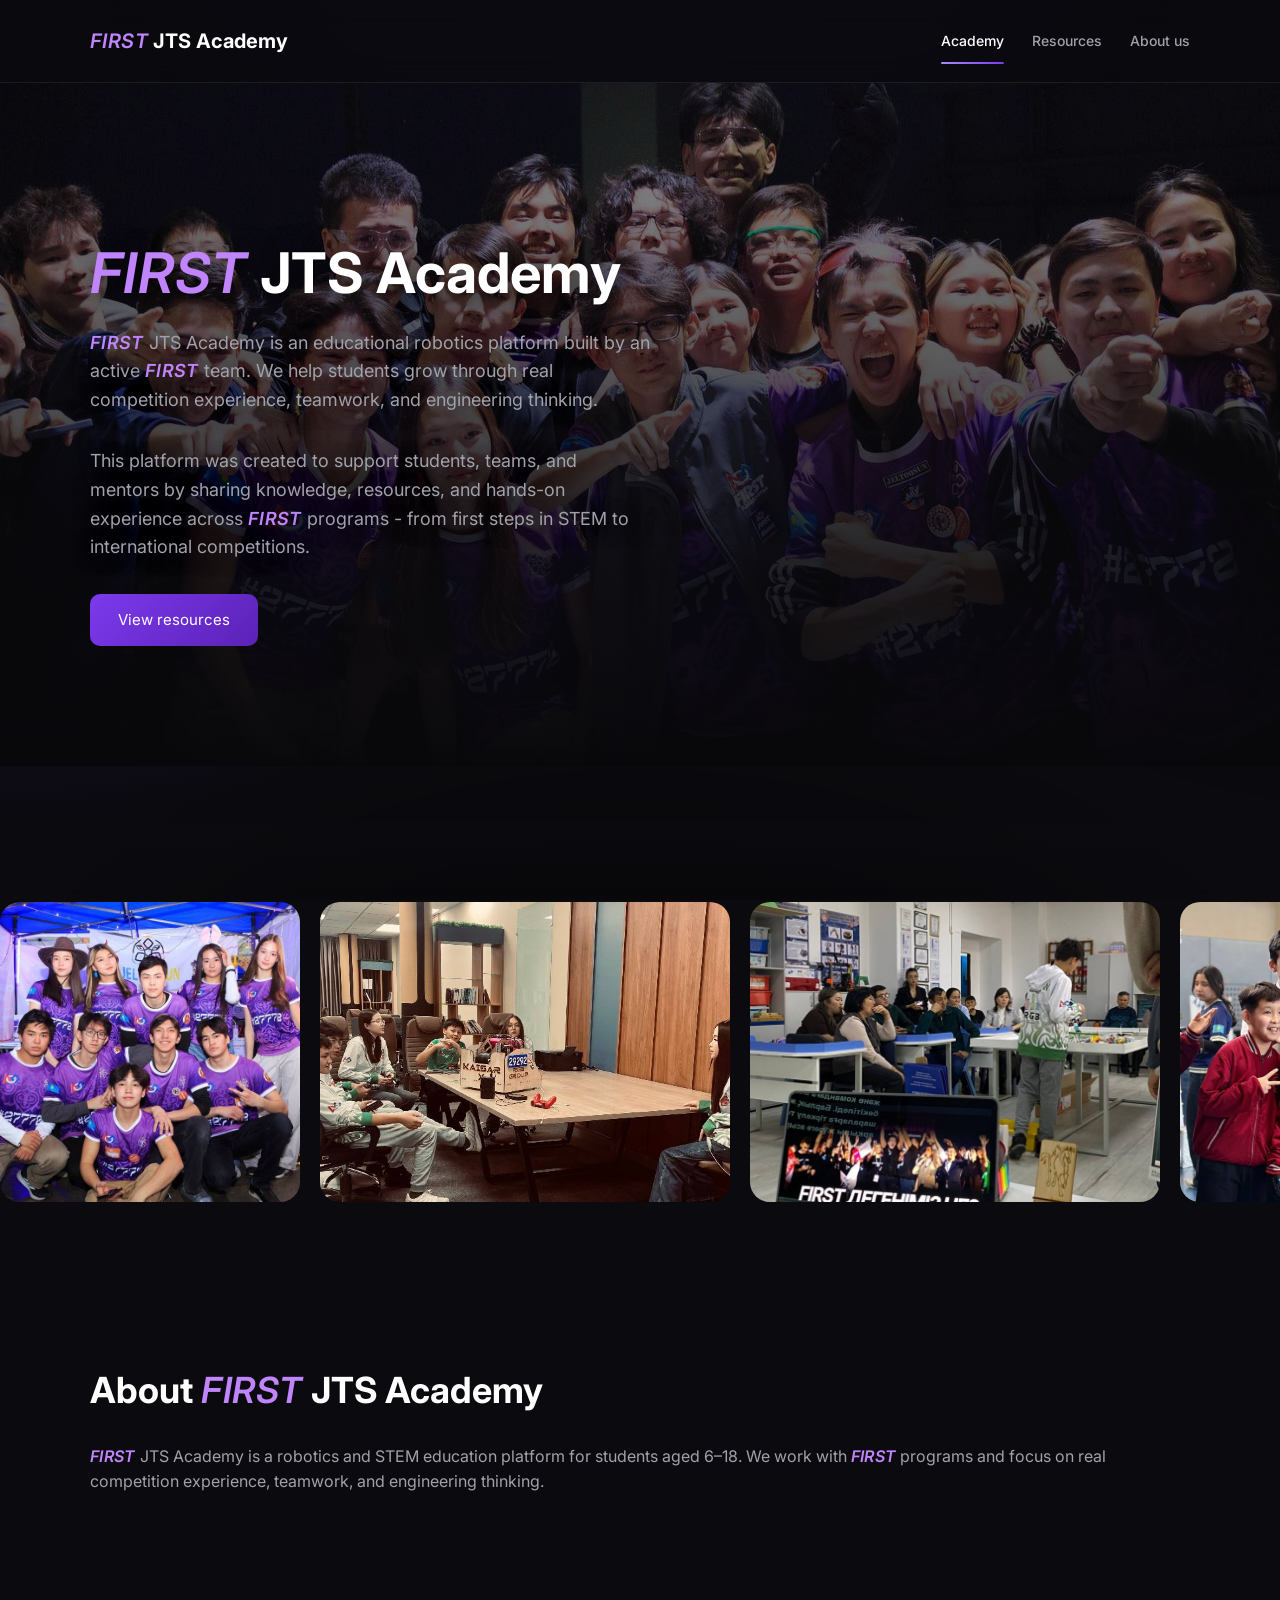
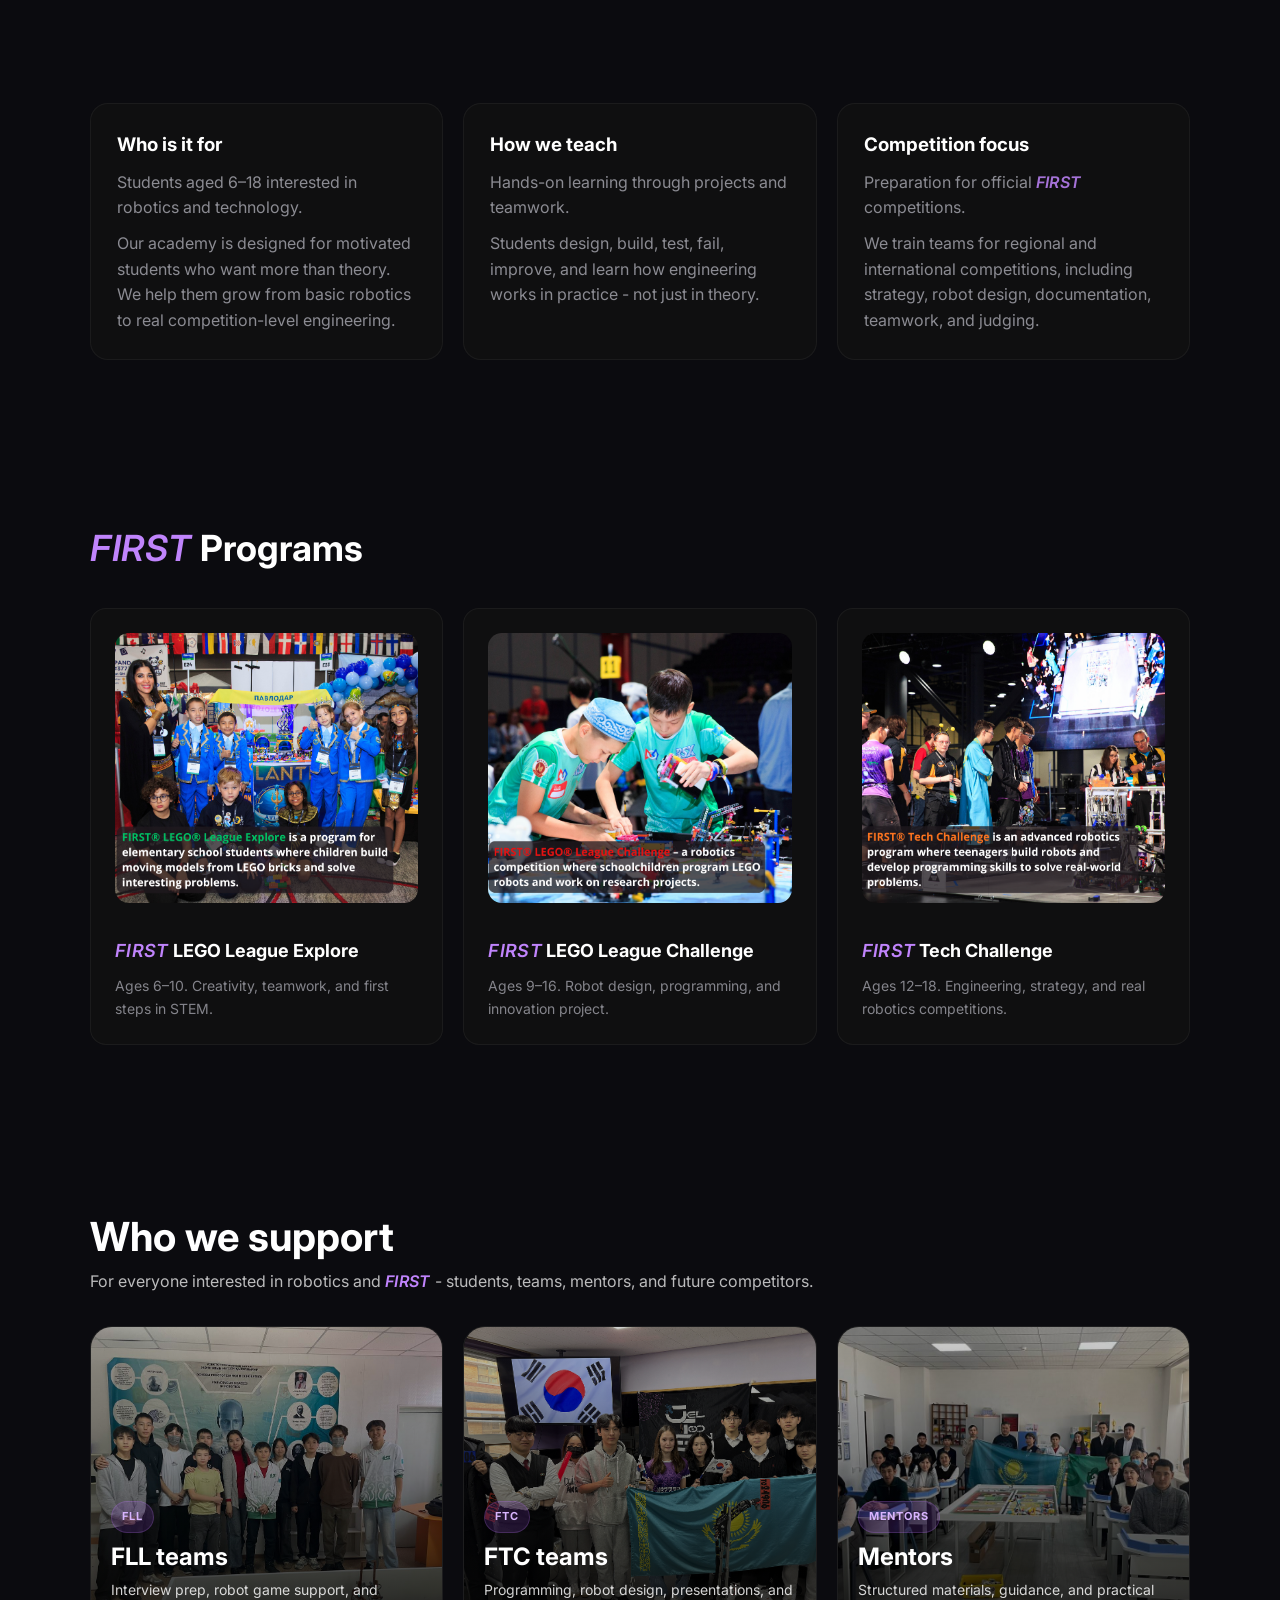
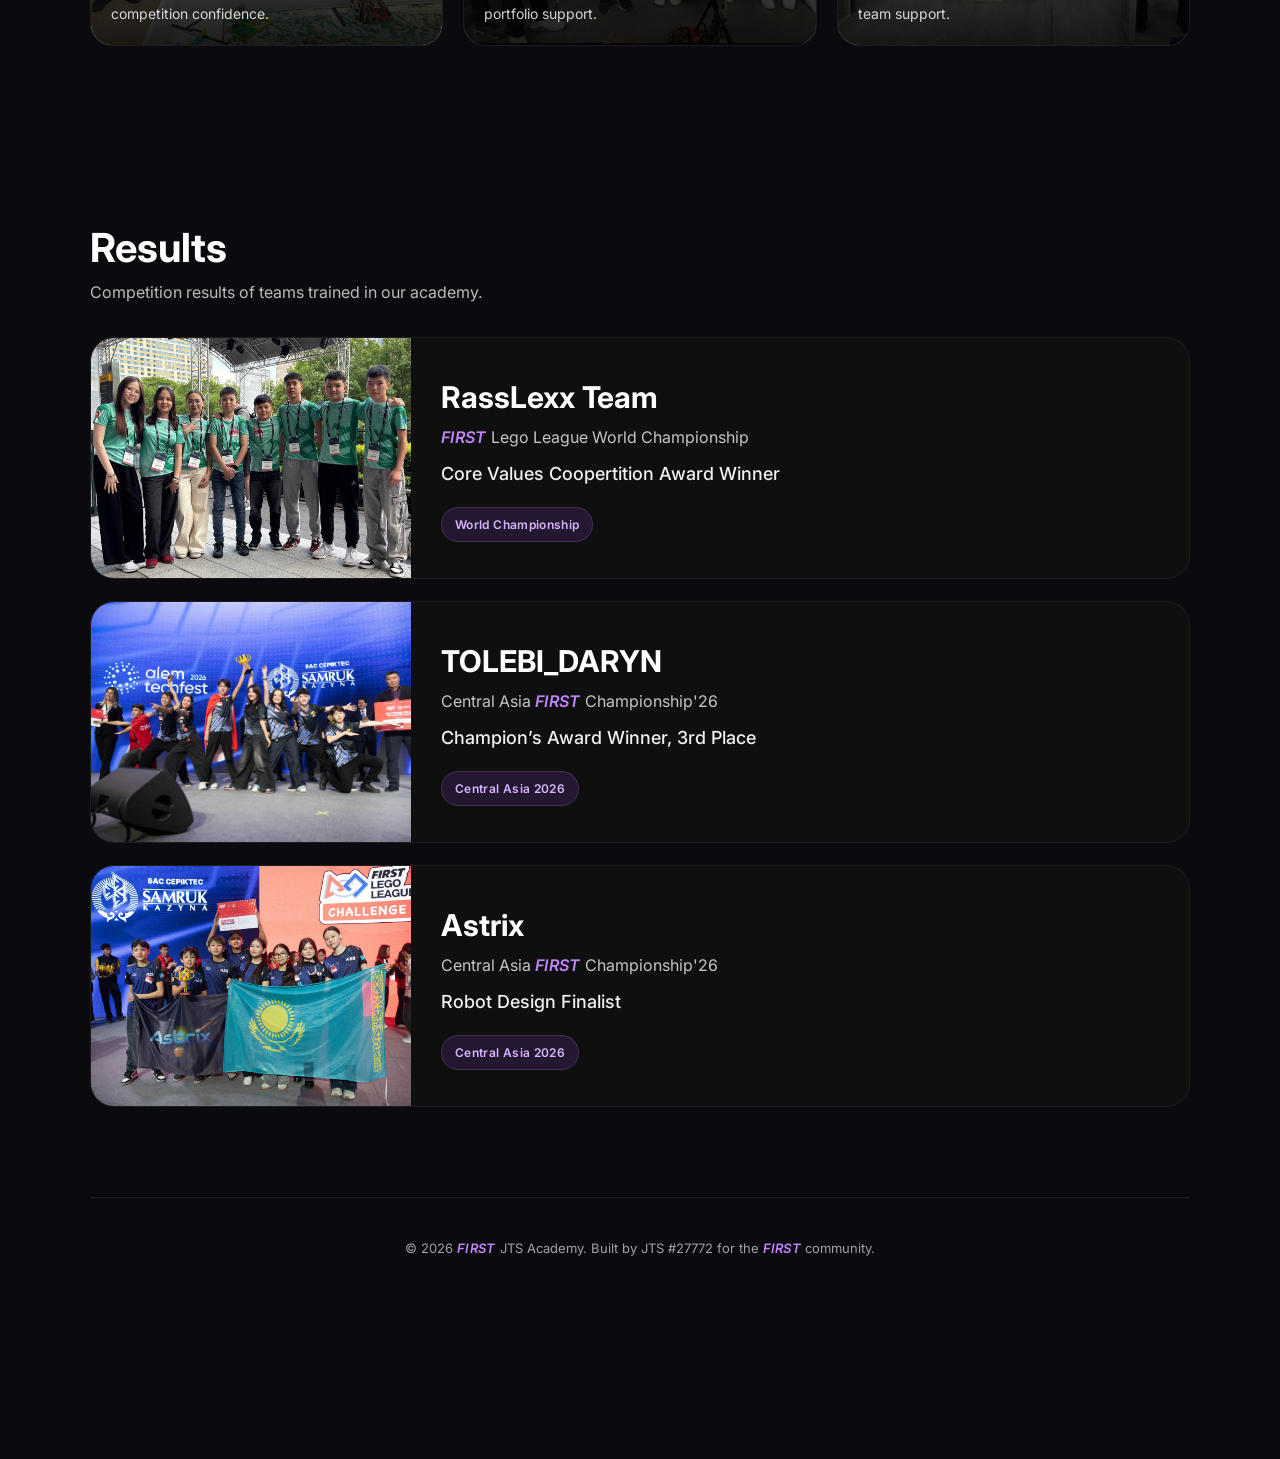
==== commit d0af61d7: "Let global aura show through Academy sections Remove solid section backgrounds on Academy and add su" ====
--- a/index.html
+++ b/index.html
@@ -176,7 +176,7 @@
 <style>
 .about {
   padding: 80px 0;
-  background: #0b0b0b;
+  background: transparent;
   color: white;
 }
 
@@ -188,7 +188,7 @@
 
 /* CARD */
 .about-card {
-  background: #111;
+  background: rgba(17, 17, 17, 0.92);
   padding: 26px;
   border-radius: 18px;
   position: relative;
@@ -437,7 +437,7 @@
 <style>
 .results-section {
   padding: 90px 0;
-  background: #0b0b0b;
+  background: transparent;
   color: white;
 }
 
@@ -468,7 +468,7 @@
   display: grid;
   grid-template-columns: 320px 1fr;
   gap: 0;
-  background: #111;
+  background: rgba(17, 17, 17, 0.92);
   border: 1px solid rgba(255,255,255,0.06);
   border-radius: 24px;
   overflow: hidden;
--- a/style.css
+++ b/style.css
@@ -18,14 +18,28 @@
 /* BASE */
 body {
   font-family: 'Inter', system-ui, sans-serif;
-  background: radial-gradient(
-      1200px 600px at 80% -10%,
-      rgba(124,58,237,0.15),
-      transparent
-    ),
-    var(--bg-main);
+  position: relative;
+  isolation: isolate;
+  background: var(--bg-main);
   color: var(--text-main);
   line-height: 1.6;
+}
+
+/* Subtle side aura + vignette (global background) */
+body::before {
+  content: "";
+  position: fixed;
+  inset: 0;
+  z-index: -1;
+  pointer-events: none;
+  background:
+    radial-gradient(920px 560px at 0% 55%, rgba(124,58,237,0.20), transparent 60%),
+    radial-gradient(920px 560px at 100% 45%, rgba(167,139,250,0.16), transparent 60%),
+    radial-gradient(940px 560px at 50% -10%, rgba(91,33,182,0.12), transparent 62%),
+    radial-gradient(1200px 700px at 50% 120%, rgba(0,0,0,0.52), transparent 55%),
+    radial-gradient(1100px 700px at -10% 50%, rgba(0,0,0,0.44), transparent 52%),
+    radial-gradient(1100px 700px at 110% 50%, rgba(0,0,0,0.44), transparent 52%);
+  opacity: 0.95;
 }
 
 /* LAYOUT */
@@ -119,6 +133,22 @@
   padding: 120px 64px;
 }
 
+/* Smooth transition under hero (Academy) */
+.hero-carousel {
+  position: relative;
+}
+
+.hero-carousel::before {
+  content: "";
+  position: absolute;
+  top: 0;
+  left: 0;
+  right: 0;
+  height: 72px;
+  pointer-events: none;
+  background: linear-gradient(to bottom, rgba(11,11,15,0.82), transparent);
+}
+
 .hero h1 {
   font-size: 56px;
   line-height: 1.1;
@@ -429,7 +459,7 @@
 /* SECTION */
 .courses {
   padding: 60px 0;
-  background: #0b0b0b;
+  background: transparent;
   color: white;
 }
 
@@ -443,7 +473,7 @@
 
 /* CARD */
 .card {
-  background: #111;
+  background: rgba(17, 17, 17, 0.92);
   padding: 24px;
   border-radius: 16px;
   position: relative;
@@ -512,7 +542,7 @@
 
 .support-section {
   padding: 90px 0;
-  background: #0b0b0b;
+  background: transparent;
   color: white;
 }
 
@@ -543,7 +573,7 @@
   position: relative;
   overflow: hidden;
   border-radius: 22px;
-  background: #111;
+  background: rgba(17, 17, 17, 0.92);
   border: 1px solid rgba(255,255,255,0.06);
   min-height: 320px;
   transition: transform 0.35s ease, border-color 0.35s ease, box-shadow 0.35s ease;
